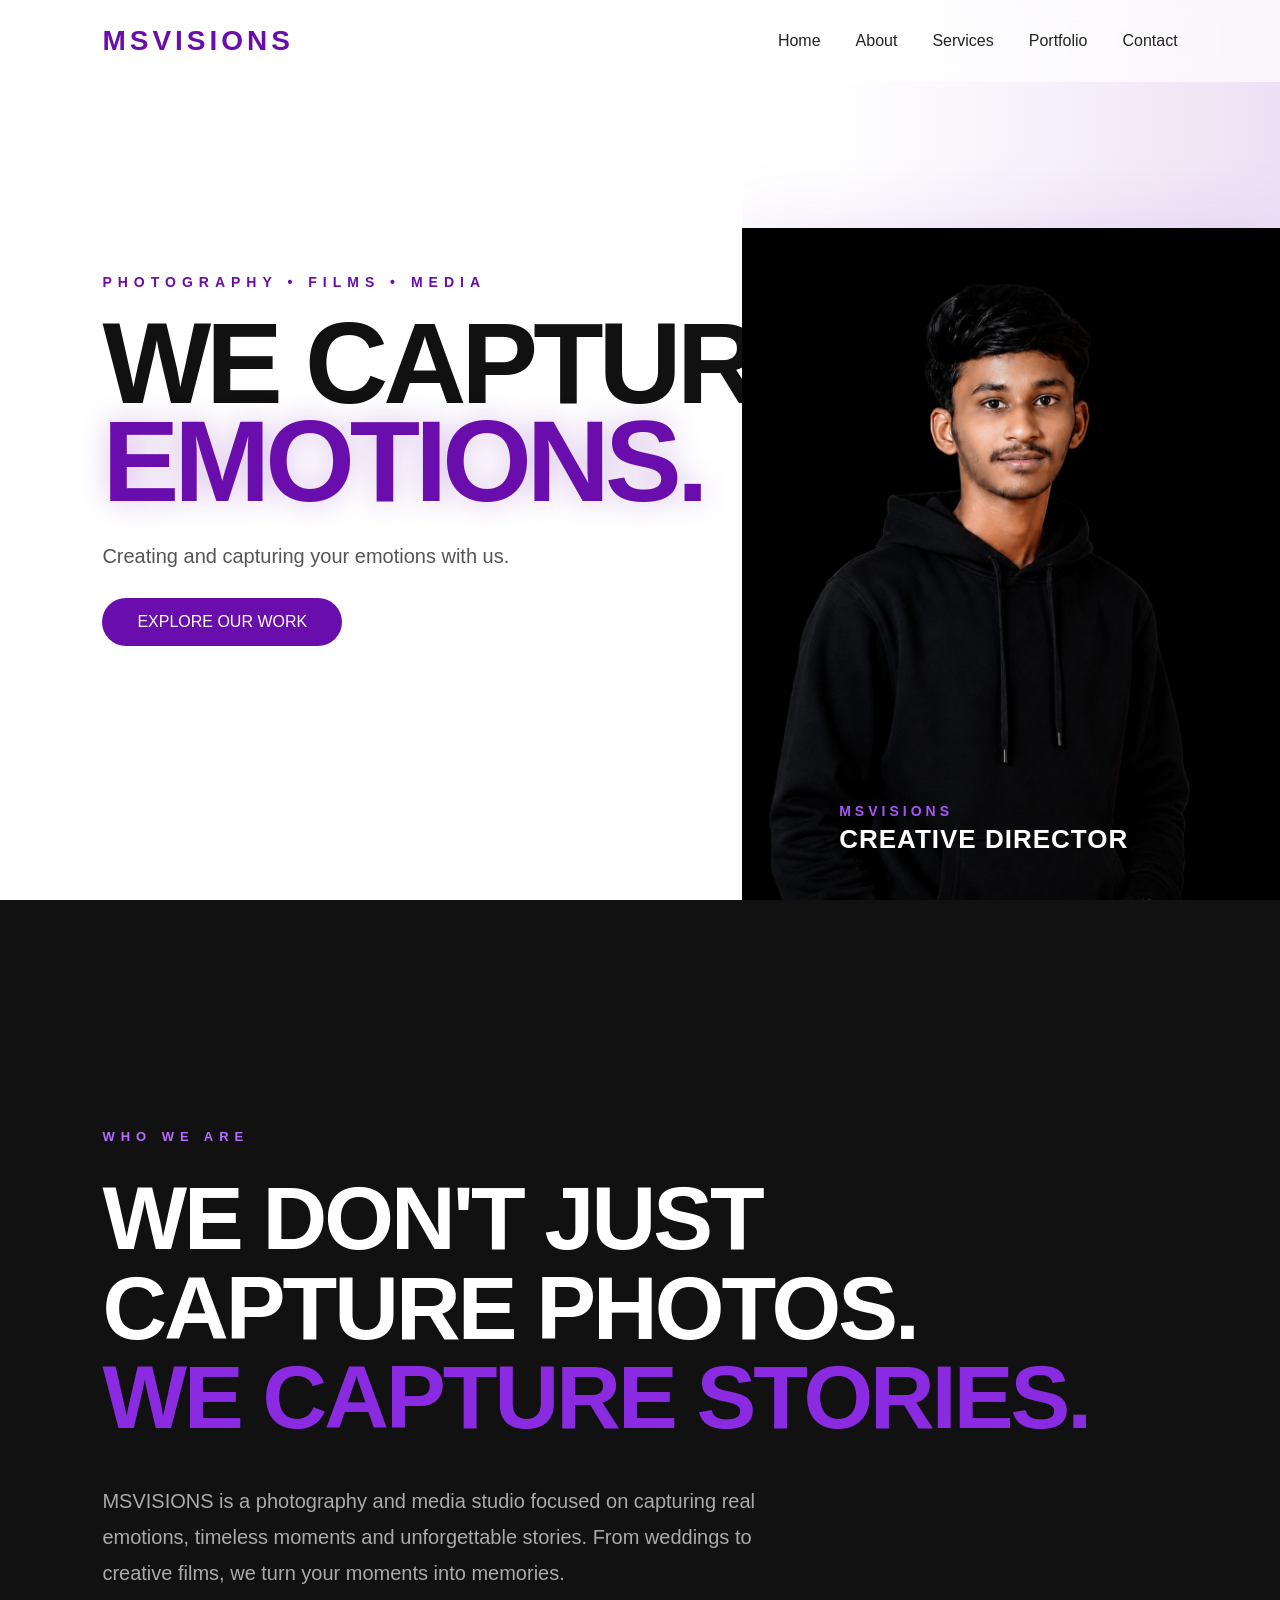
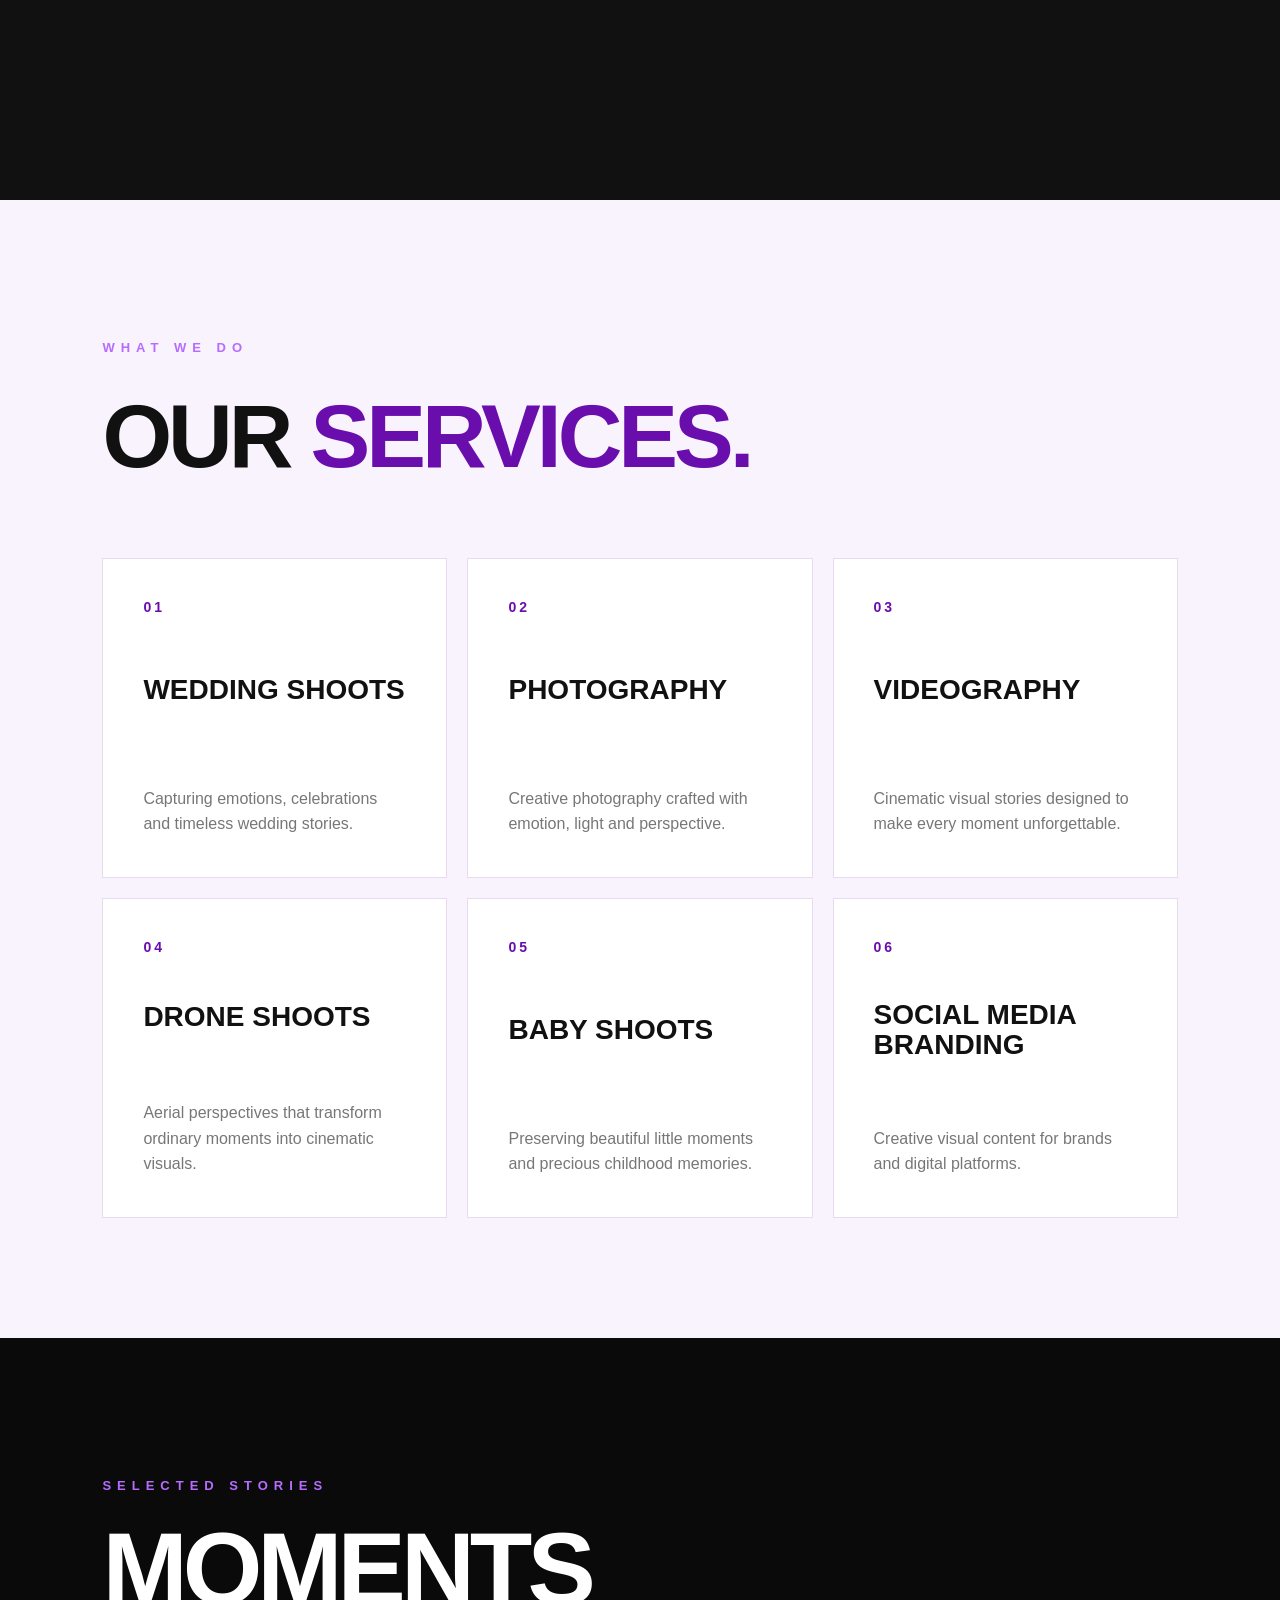
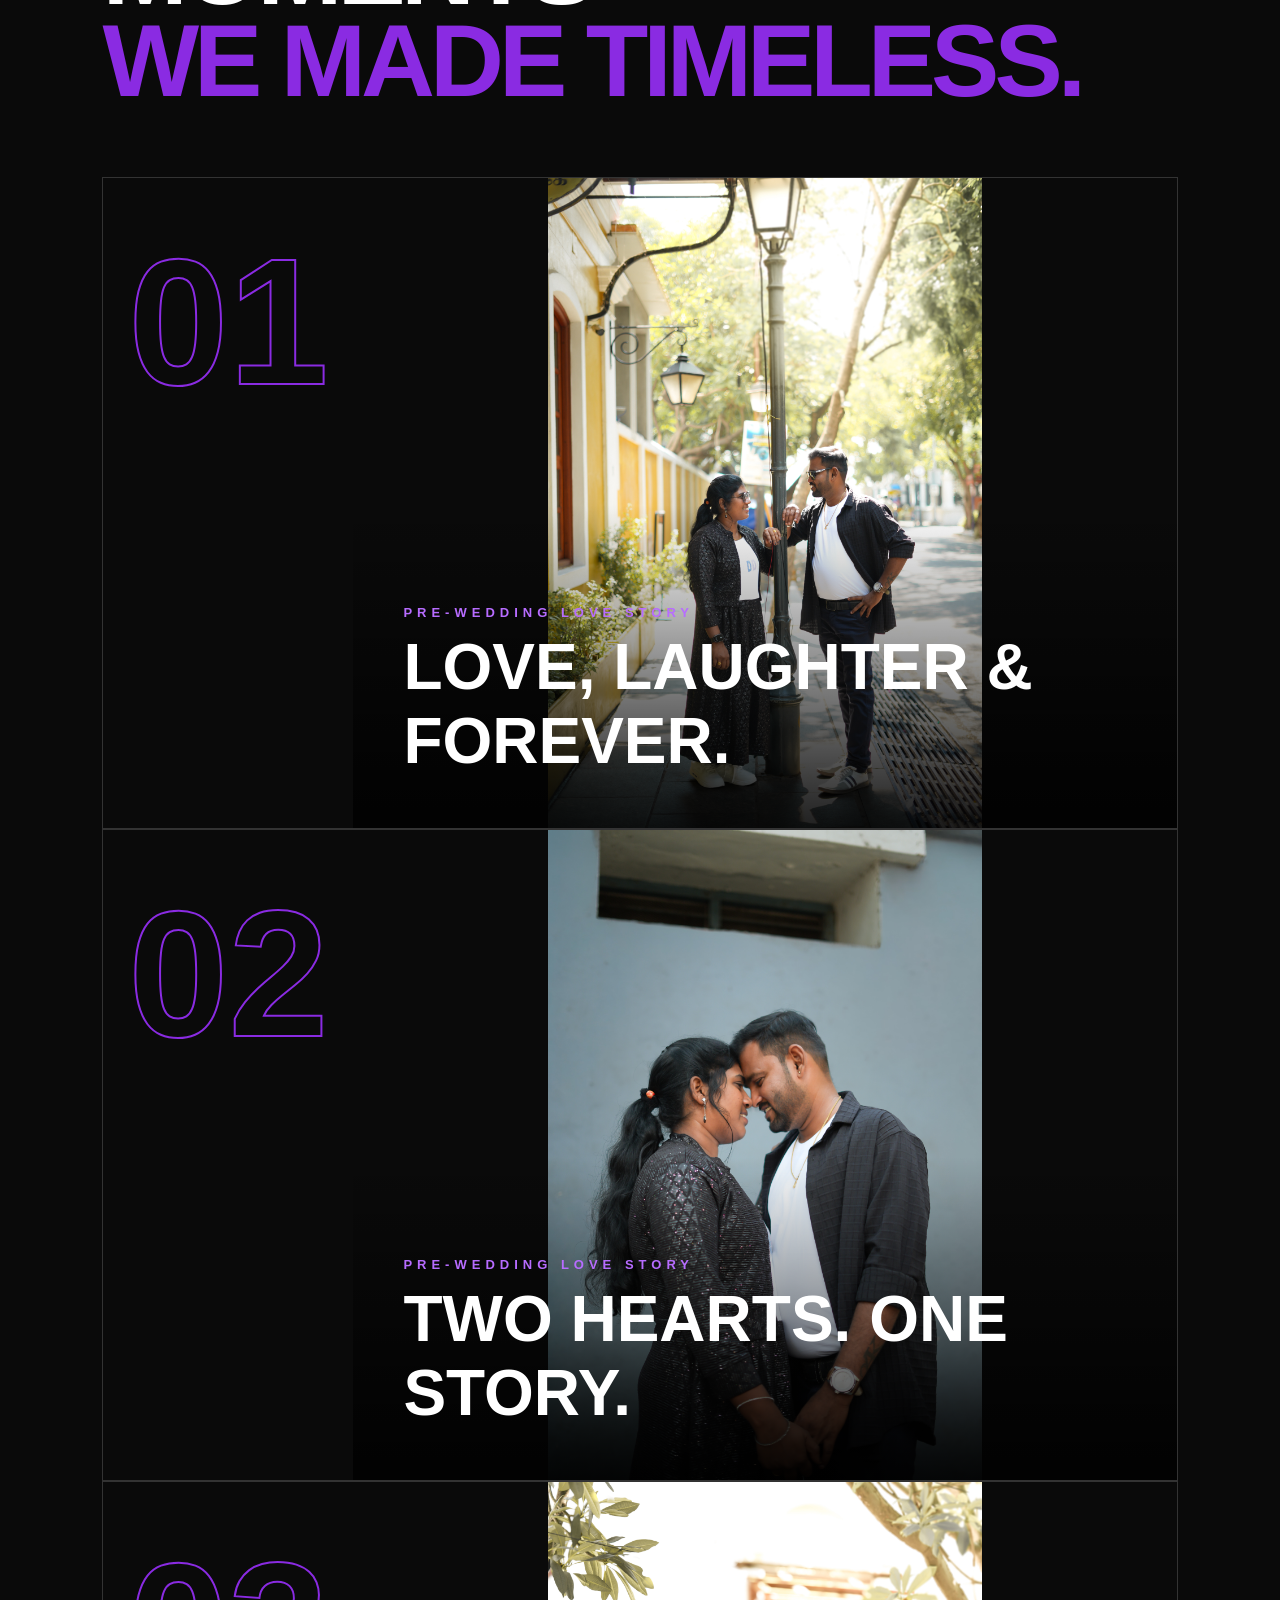
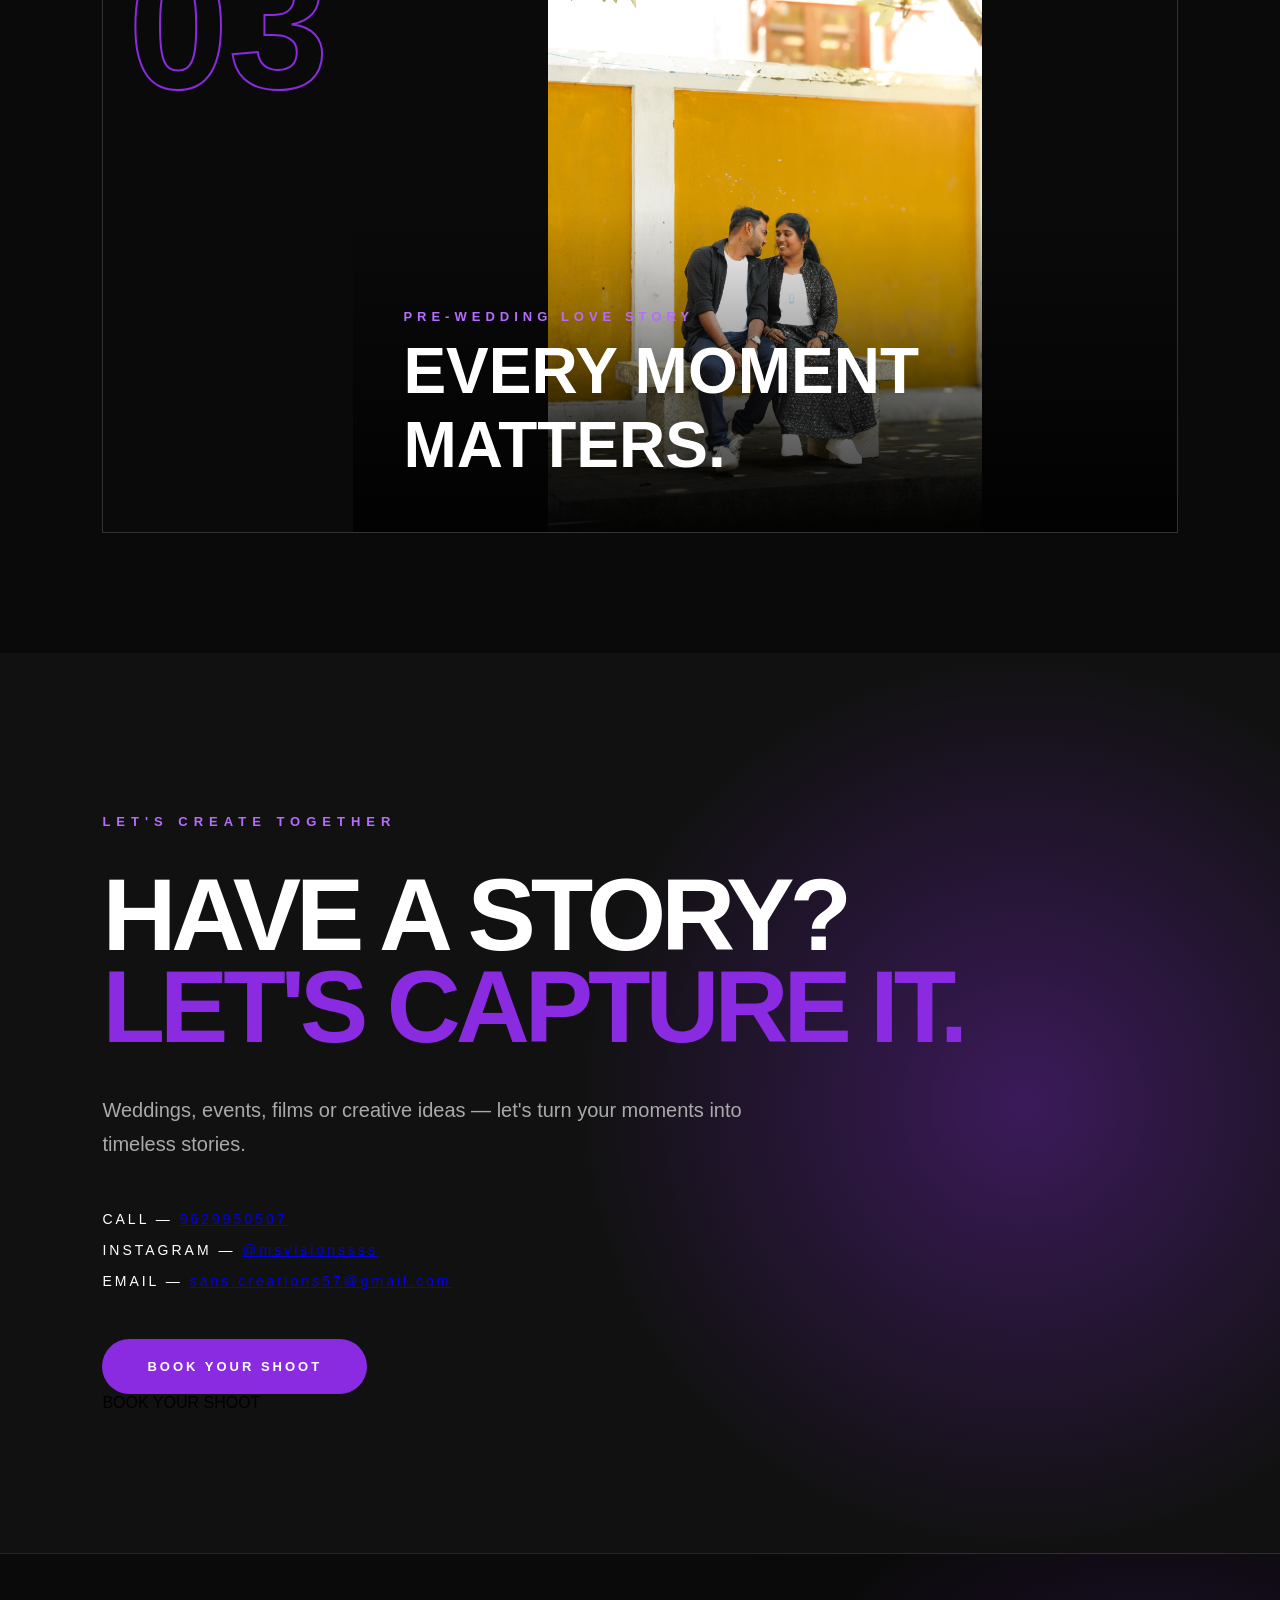
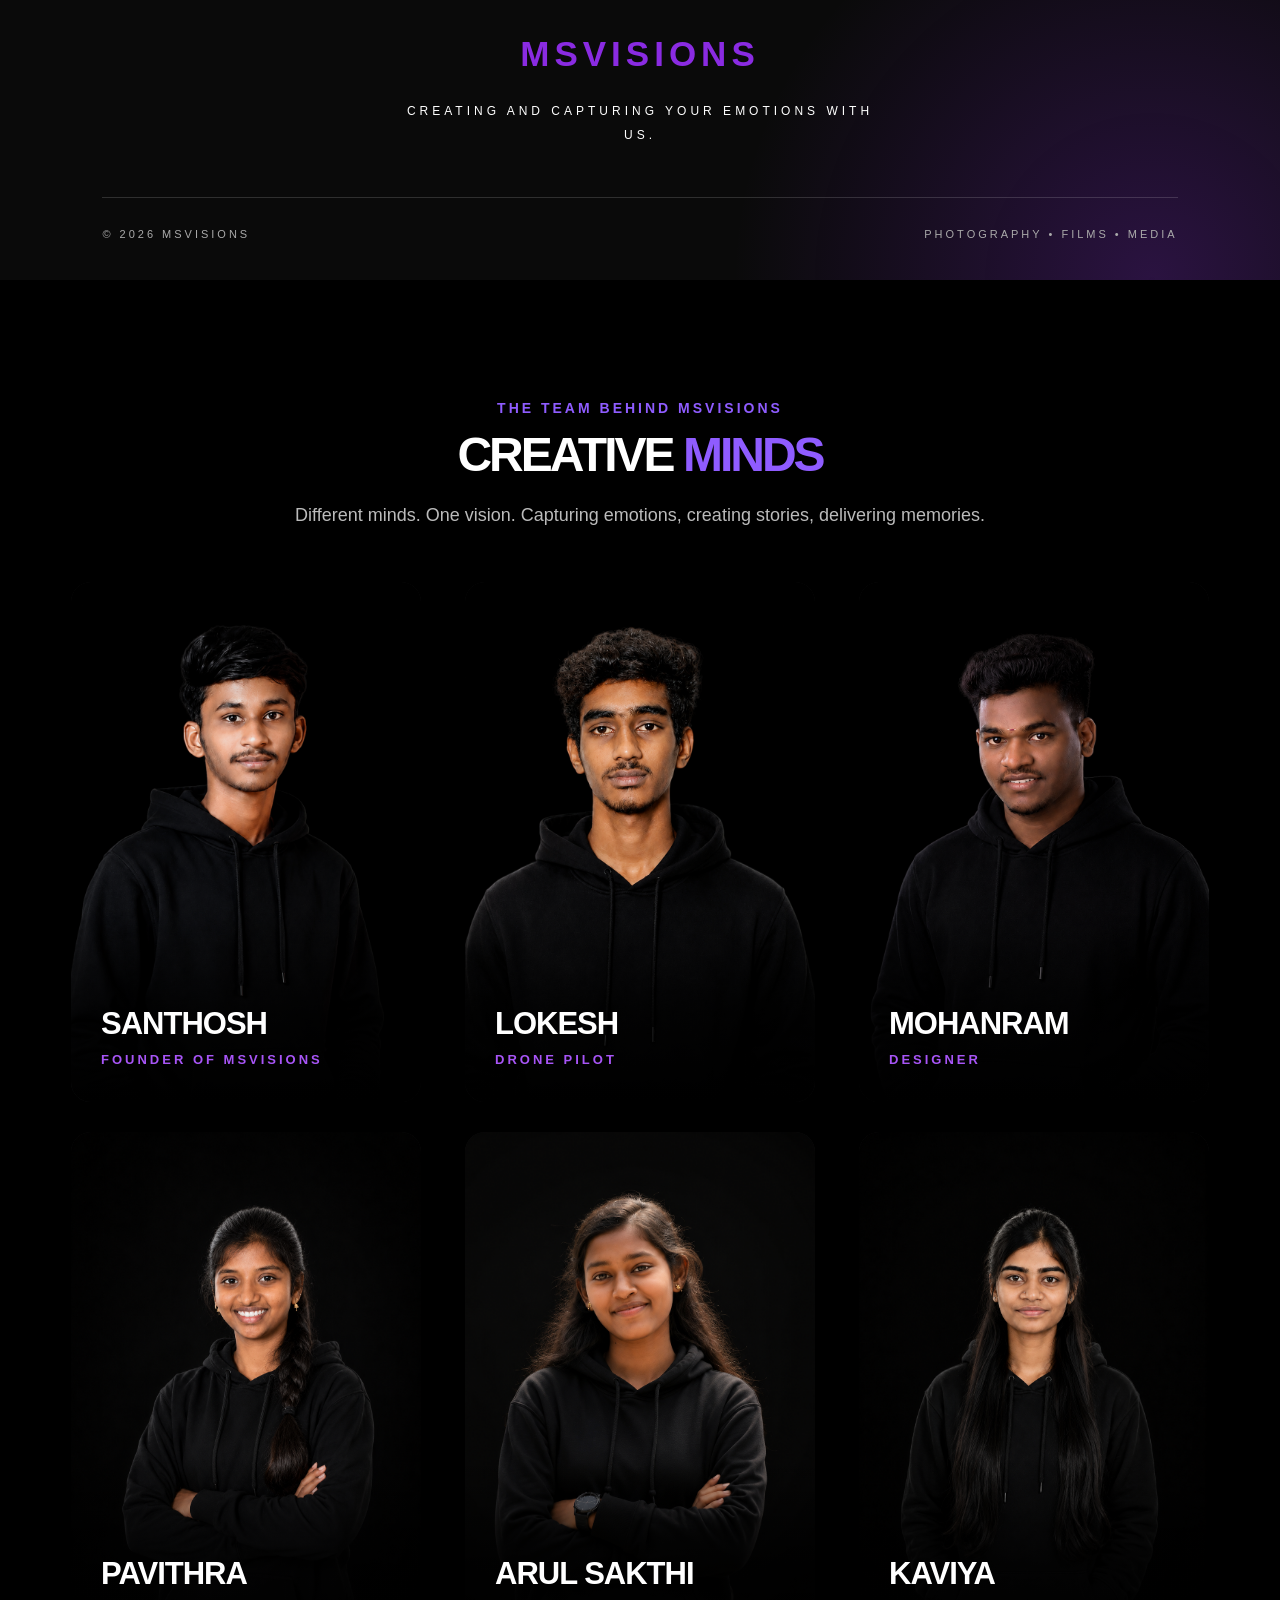
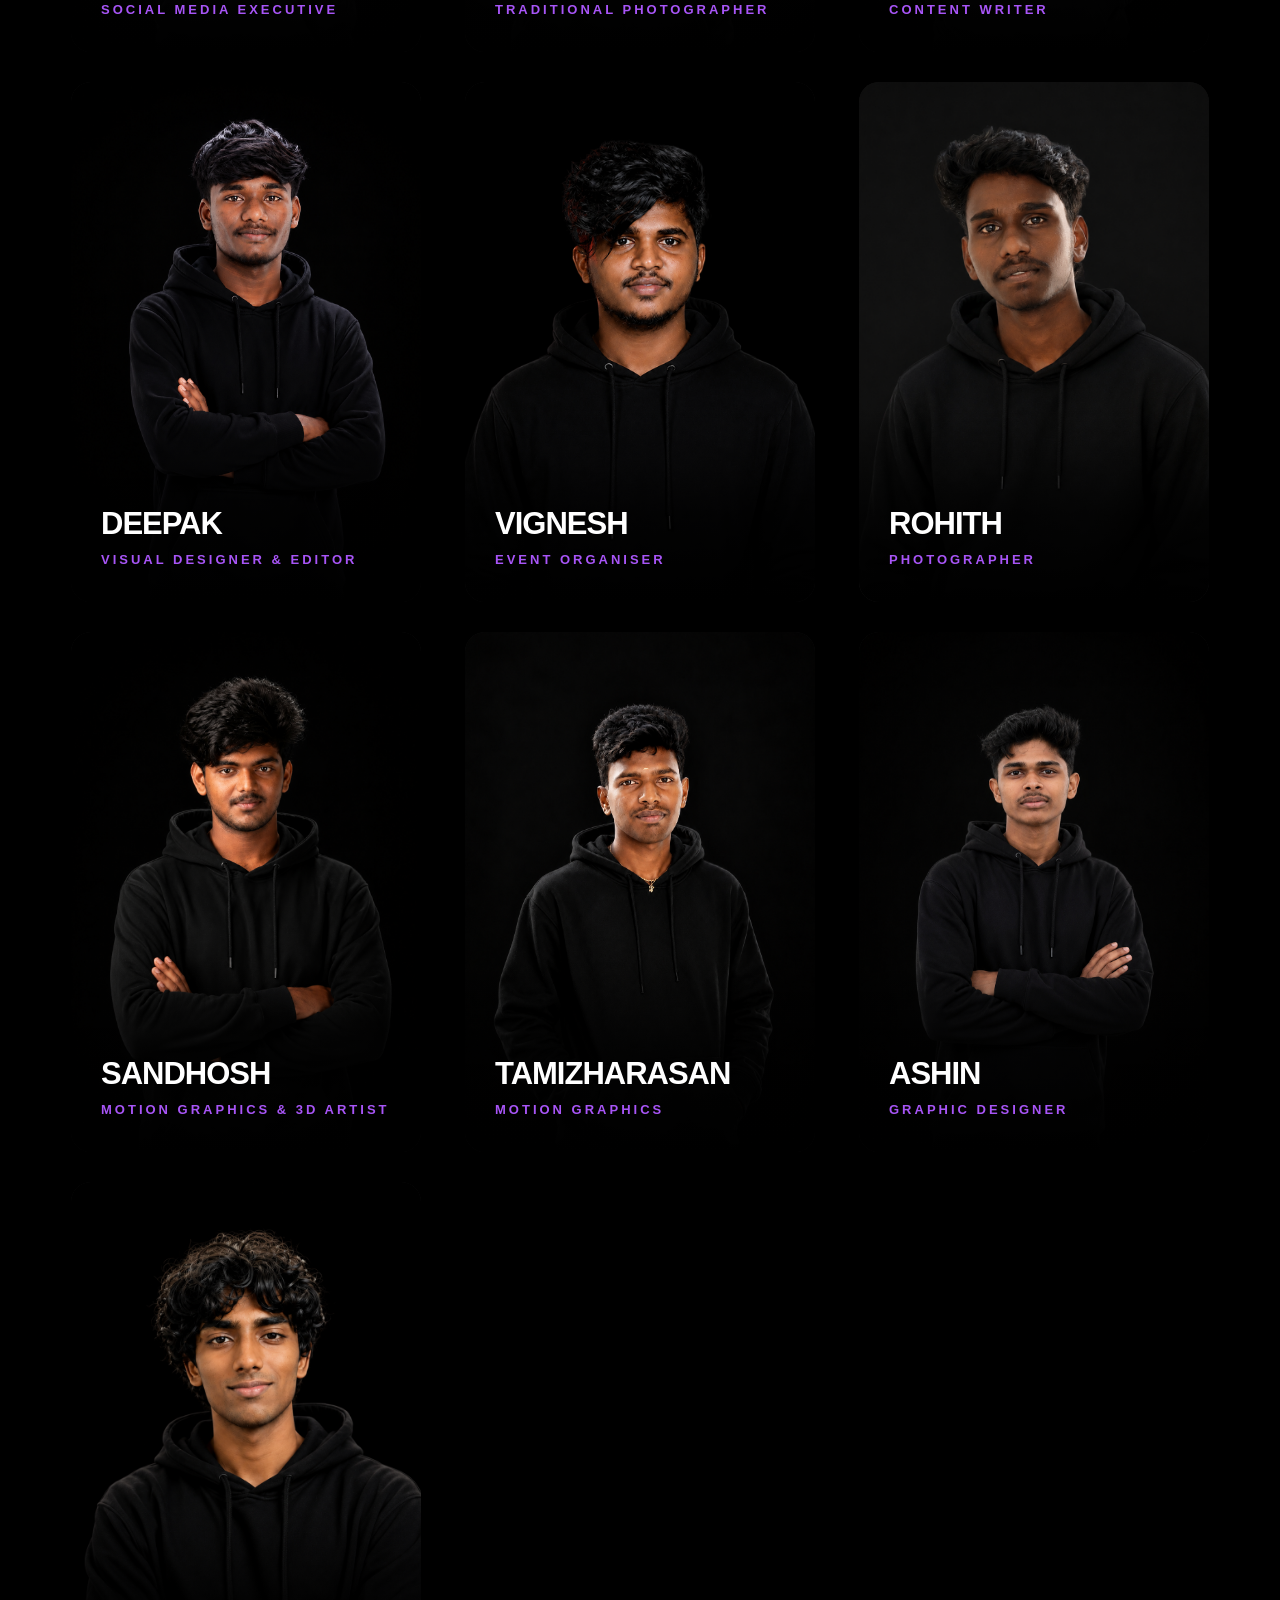
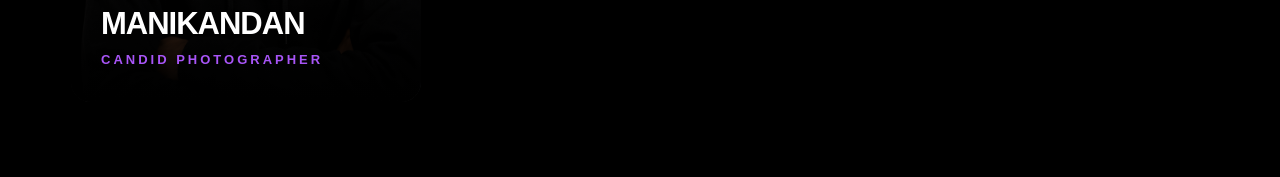
==== index.html @ b5b52c0b "Update index.html" ====
<!DOCTYPE html>
<html lang="en">

<head>
    <meta charset="UTF-8">
    <meta name="viewport" content="width=device-width, initial-scale=1.0">

    <title>MSVISIONS | Wedding Photography & Videography</title>
    <link rel="icon" type="image/png" href="msvisions-favicon.png">
    <meta name="description" content="MSVISIONS is a creative photography and media studio specializing in wedding photography, videography, drone shoots, baby shoots and media production.">
    <meta name="keywords" content="MSVISIONS, wedding photography, wedding videography, photography studio, videography, drone shoots, baby shoots, media production">
    <link rel="canonical" href="https://sanssanthosh05-eng.github.io/msvisions-website/">

 <link rel="stylesheet" href="style.css">
</head>

<body>

    <section class="hero" id="home">

    <div class="hero-content">

        <p class="hero-small">PHOTOGRAPHY • FILMS • MEDIA</p>

        <h1>
            WE CAPTURE
            <span>EMOTIONS.</span>
        </h1>

        <p class="hero-description">
            Creating and capturing your emotions with us.
        </p>

        <button class="hero-btn" onclick="window.location.href='portfolio.html'">EXPLORE OUR WORK</button>

    </div>
<div class="hero-director">
    <img src="./santhosh-hero.jpg" alt="Santhosh - MSVISIONS Creative Director">

    <div class="hero-director-info">
        <span>MSVISIONS</span>
        <p>CREATIVE DIRECTOR</p>
    </div>
</div>
</section>
    <nav class="navbar">
    <div class="logo">MSVISIONS</div>

    <div class="nav-links">
        <a href="#home">Home</a>
<a href="#about">About</a>
<a href="#services">Services</a>
<a href="#portfolio">Portfolio</a>
<a href="#contact">Contact</a>
    </div>
</nav>
<section class="about" id="about">

    <div class="about-content">

        <p class="section-small">WHO WE ARE</p>

        <h2>
            WE DON'T JUST CAPTURE PHOTOS.
            <span>WE CAPTURE STORIES.</span>
        </h2>

        <p class="about-description">
            MSVISIONS is a photography and media studio focused on
            capturing real emotions, timeless moments and unforgettable stories.
            From weddings to creative films, we turn your moments into memories.
        </p>

    </div>

</section>
<section class="services" id="services">

    <p class="section-small">WHAT WE DO</p>

    <h2 class="services-title">
        OUR <span>SERVICES.</span>
    </h2>

    <div class="services-grid">

        <a href="wedding.html" class="service-link">

<div class="service-card">
            <h3>01</h3>
            <h4>WEDDING SHOOTS</h4>
            <p>Capturing emotions, celebrations and timeless wedding stories.</p>
        </div>
            </a>

        <div class="service-card">
            <h3>02</h3>
            <h4>PHOTOGRAPHY</h4>
            <p>Creative photography crafted with emotion, light and perspective.</p>
        </div>

        <div class="service-card">
            <h3>03</h3>
            <h4>VIDEOGRAPHY</h4>
            <p>Cinematic visual stories designed to make every moment unforgettable.</p>
        </div>

        <div class="service-card">
            <h3>04</h3>
            <h4>DRONE SHOOTS</h4>
            <p>Aerial perspectives that transform ordinary moments into cinematic visuals.</p>
        </div>

        <div class="service-card">
            <h3>05</h3>
            <h4>BABY SHOOTS</h4>
            <p>Preserving beautiful little moments and precious childhood memories.</p>
        </div>

        <div class="service-card">
            <h3>06</h3>
            <h4>SOCIAL MEDIA BRANDING</h4>
            <p>Creative visual content for brands and digital platforms.</p>
        </div>

    </div>

</section>
<section class="portfolio" id="portfolio">

    <div class="portfolio-heading">

        <p class="section-small">SELECTED STORIES</p>

        <h2>
            MOMENTS<br>
            <span>WE MADE TIMELESS.</span>
        </h2>

    </div>

    <div class="story">

    <div class="story-number">01</div>

    <div class="story-image">

        <img
            src="prewedding-love-story-01.jpg"
            alt="MSVISIONS Pre-Wedding Love Story"
        >

        <div class="story-overlay">
            <p>PRE-WEDDING LOVE STORY</p>
            <h3>LOVE, LAUGHTER & FOREVER.</h3>
        </div>

    </div>

</div>

<div class="story">

    <div class="story-number">02</div>

    <div class="story-image">

        <img
            src="prewedding-love-story-02.jpg"
            alt="MSVISIONS Pre-Wedding Love Story"
        >

        <div class="story-overlay">
            <p>PRE-WEDDING LOVE STORY</p>
            <h3>TWO HEARTS. ONE STORY.</h3>
        </div>

    </div>

</div>

<div class="story">

    <div class="story-number">03</div>

    <div class="story-image">

        <img
            src="prewedding-love-story-03.jpg"
            alt="MSVISIONS Pre-Wedding Love Story"
        >

        <div class="story-overlay">
            <p>PRE-WEDDING LOVE STORY</p>
            <h3>EVERY MOMENT MATTERS.</h3>
        </div>

    </div>

</div>

</section>
<section class="contact" id="contact">

    <p class="section-small">LET'S CREATE TOGETHER</p>

    <h2>
        HAVE A STORY?<br>
        <span>LET'S CAPTURE IT.</span>
    </h2>

    <p class="contact-text">
        Weddings, events, films or creative ideas —
        let's turn your moments into timeless stories.
    </p>

    <div class="contact-details">

        <p>
    CALL —
    <a href="tel:+919629950507">
        9629950507
    </a>
</p>

        <p>
  INSTAGRAM — 
  <a href="https://www.instagram.com/msvisionssss/" target="_blank">
    @msvisionssss
  </a>
</p>

        <p>
    EMAIL —
    <a href="mailto:sanssanthosh05@gmail.com">
        sans.creations57@gmail.com
    </a>
</p>

    </div>

    <button class="contact-button" onclick="openBookingForm()">
    BOOK YOUR SHOOT
</button>

    BOOK YOUR SHOOT

</a>

</section>
<footer class="footer">

    <div class="footer-logo">
        MSVISIONS
    </div>

    <p>
        CREATING AND CAPTURING YOUR EMOTIONS WITH US.
    </p>

    <div class="footer-bottom">
        <span>© 2026 MSVISIONS</span>
        <span>PHOTOGRAPHY • FILMS • MEDIA</span>
    </div>

</footer>

<section class="team-section" id="team">

    <div class="container">

        <p class="team-label">
            THE TEAM BEHIND MSVISIONS
        </p>

        <h2 class="team-title">
            CREATIVE <span>MINDS</span>
        </h2>

        <p class="team-description">
            Different minds. One vision. Capturing emotions, creating stories, delivering memories.
        </p>

        <div class="team-grid">

            

                <div class="team-card">
                    <div class="team-image">
                        <img src="./santhosh-team.jpg" alt="Santhosh">
                    </div>
                    <div class="team-info">
                        <h3>SANTHOSH</h3>
                        <p>FOUNDER OF MSVISIONS</p>
                    </div>
                </div>

                <div class="team-card">
                    <div class="team-image">
                        <img src="./lokesh-team.jpg" alt="Lokesh">
                    </div>
                    <div class="team-info">
                        <h3>LOKESH</h3>
                        <p>DRONE PILOT</p>
                    </div>
                </div>

                <div class="team-card">
                    <div class="team-image">
                        <img src="./mohanram-team.jpg" alt="Mohanram">
                    </div>
                    <div class="team-info">
                        <h3>MOHANRAM</h3>
                        <p>DESIGNER</p>
                    </div>
                </div>

                <div class="team-card">
                    <div class="team-image">
                        <img src="./bavithra-team.jpg" alt="Pavithra">
                    </div>
                    <div class="team-info">
                        <h3>PAVITHRA</h3>
                        <p>SOCIAL MEDIA EXECUTIVE</p>
                    </div>
                </div>

                <div class="team-card">
                    <div class="team-image">
                        <img src="./arulsakthi-team.jpg" alt="Arul Sakthi">
                    </div>
                    <div class="team-info">
                        <h3>ARUL SAKTHI</h3>
                        <p>TRADITIONAL PHOTOGRAPHER</p>
                    </div>
                </div>

                <div class="team-card">
                    <div class="team-image">
                        <img src="./kaviya-team.jpg" alt="Kaviya">
                    </div>
                    <div class="team-info">
                        <h3>KAVIYA</h3>
                        <p>CONTENT WRITER</p>
                    </div>
                </div>

                <div class="team-card">
                    <div class="team-image">
                        <img src="./deepak-team.jpg" alt="Deepak">
                    </div>
                    <div class="team-info">
                        <h3>DEEPAK</h3>
                        <p>VISUAL DESIGNER & EDITOR</p>
                    </div>
                </div>

                <div class="team-card">
                    <div class="team-image">
                        <img src="./vignesh-team.jpg" alt="Vignesh">
                    </div>
                    <div class="team-info">
                        <h3>VIGNESH</h3>
                        <p>EVENT ORGANISER</p>
                    </div>
                </div>

                <div class="team-card">
                    <div class="team-image">
                        <img src="./rohit-team.jpg" alt="Rohith">
                    </div>
                    <div class="team-info">
                        <h3>ROHITH</h3>
                        <p>PHOTOGRAPHER</p>
                    </div>
                </div>

                <div class="team-card">
                    <div class="team-image">
                        <img src="./sandhosh-team.jpg" alt="Sandhosh">
                    </div>
                    <div class="team-info">
                        <h3>SANDHOSH</h3>
                        <p>MOTION GRAPHICS & 3D ARTIST</p>
                    </div>
                </div>

                <div class="team-card">
                    <div class="team-image">
                        <img src="./tamizharasan-team.jpg" alt="Tamizharasan">
                    </div>
                    <div class="team-info">
                        <h3>TAMIZHARASAN</h3>
                        <p>MOTION GRAPHICS</p>
                    </div>
                </div>

                <div class="team-card">
                    <div class="team-image">
                        <img src="./ashin-team.jpg" alt="Ashin">
                    </div>
                    <div class="team-info">
                        <h3>ASHIN</h3>
                        <p>GRAPHIC DESIGNER</p>
                    </div>
                </div>

                <div class="team-card">
                    <div class="team-image">
                        <img src="./manikandan-team.jpg" alt="Manikandan">
                    </div>
                    <div class="team-info">
                        <h3>MANIKANDAN</h3>
                        <p>CANDID PHOTOGRAPHER</p>
                    </div>
                </div>


</section>
    <div class="booking-modal" id="bookingModal">

    <div class="booking-box">

        <button class="booking-close" type="button" onclick="closeBookingForm()">×</button>

        <p class="booking-label">BOOK WITH MSVISIONS</p>
        <h2>PLAN YOUR <span>SHOOT.</span></h2>

        <form id="bookingForm">

    <div class="booking-step active" id="bookingStep1">

        <input type="text" id="bookingName" placeholder="YOUR NAME" required>

        <select id="bookingFunction" required>
            <option value="">SELECT FUNCTION</option>
            <option value="Wedding">WEDDING</option>
            <option value="Engagement">ENGAGEMENT</option>
            <option value="Baby Shoot">BABY SHOOT</option>
            <option value="Birthday">BIRTHDAY</option>
            <option value="Corporate Event">CORPORATE EVENT</option>
            <option value="Other">OTHER</option>
        </select>

        <input type="date" id="bookingDate" required>

        <input type="time" id="bookingTime" required>

        <select id="bookingBudget" required>
            <option value="">SELECT YOUR BUDGET</option>
            <option value="Below ₹10,000">BELOW ₹10,000</option>
            <option value="₹10,000 - ₹20,000">₹10,000 - ₹20,000</option>
            <option value="₹20,000 - ₹40,000">₹20,000 - ₹40,000</option>
            <option value="₹40,000 - ₹75,000">₹40,000 - ₹75,000</option>
            <option value="₹75,000+">₹75,000+</option>
            <option value="Not sure yet">NOT SURE YET</option>
        </select>

        <button type="button" class="booking-submit" onclick="showBookingStep2()">
            NEXT — SELECT REQUIREMENTS
        </button>

    </div>

    <div class="booking-step" id="bookingStep2">

        <p class="booking-label">SELECT YOUR REQUIREMENTS</p>

        <div class="requirement-grid">

            <label class="requirement-card">
                <input type="checkbox" name="bookingRequirement" value="Photography">
                <span>PHOTOGRAPHY</span>
            </label>

            <label class="requirement-card">
                <input type="checkbox" name="bookingRequirement" value="Videography">
                <span>VIDEOGRAPHY</span>
            </label>

            <label class="requirement-card">
                <input type="checkbox" name="bookingRequirement" value="Candid Photography">
                <span>CANDID PHOTOGRAPHY</span>
            </label>

            <label class="requirement-card">
                <input type="checkbox" name="bookingRequirement" value="Traditional Photography">
                <span>TRADITIONAL PHOTOGRAPHY</span>
            </label>

            <label class="requirement-card">
                <input type="checkbox" name="bookingRequirement" value="Traditional Videography">
                <span>TRADITIONAL VIDEOGRAPHY</span>
            </label>

            <label class="requirement-card">
                <input type="checkbox" name="bookingRequirement" value="Drone">
                <span>DRONE</span>
            </label>

            <label class="requirement-card">
                <input type="checkbox" name="bookingRequirement" value="Cinematic Video">
                <span>CINEMATIC VIDEO</span>
            </label>

            <label class="requirement-card">
                <input type="checkbox" name="bookingRequirement" value="Reels / Teaser">
                <span>REELS / TEASER</span>
            </label>

        </div>

        <button type="button" class="booking-back" onclick="showBookingStep1()">
            ← BACK
        </button>

        <button type="submit" class="booking-submit">
            CONTINUE TO WHATSAPP
        </button>

    </div>

</form>

    </div>

</div>

<script>
    const bookingDateInput = document.getElementById("bookingDate");

const today = new Date();
const year = today.getFullYear();
const month = String(today.getMonth() + 1).padStart(2, "0");
const day = String(today.getDate()).padStart(2, "0");

bookingDateInput.min = `${year}-${month}-${day}`;
    const bookingModal = document.getElementById("bookingModal");
    const bookingForm = document.getElementById("bookingForm");

    function openBookingForm() {
        bookingModal.classList.add("active");
        document.getElementById("bookingStep2").classList.remove("active");
document.getElementById("bookingStep1").classList.add("active");
        document.body.style.overflow = "hidden";
    }
function showBookingStep2() {
    const name = document.getElementById("bookingName");
    const functionType = document.getElementById("bookingFunction");
    const date = document.getElementById("bookingDate");
    const time = document.getElementById("bookingTime");
    const budget = document.getElementById("bookingBudget");

    if (!name.value || !functionType.value || !date.value || !time.value || !budget.value) {
        alert("PLEASE COMPLETE ALL BOOKING DETAILS");
        return;
    }

    document.getElementById("bookingStep1").classList.remove("active");
    document.getElementById("bookingStep2").classList.add("active");
}

function showBookingStep1() {
    document.getElementById("bookingStep2").classList.remove("active");
    document.getElementById("bookingStep1").classList.add("active");
}
    function closeBookingForm() {
        bookingModal.classList.remove("active");
        document.body.style.overflow = "";
    }

    bookingModal.addEventListener("click", function(event) {
        if (event.target === bookingModal) {
            closeBookingForm();
        }
    });

    bookingForm.addEventListener("submit", function(event) {
        event.preventDefault();

        const name = document.getElementById("bookingName").value;
        const functionType = document.getElementById("bookingFunction").value;
        const date = document.getElementById("bookingDate").value;
        const time = document.getElementById("bookingTime").value;
        const budget = document.getElementById("bookingBudget").value;
const requirements = Array.from(document.querySelectorAll('input[name="bookingRequirement"]:checked'))
    .map(item => item.value)
    .join(", ");
alert("Budget: " + budget.value + "\nRequirements: " + requirements);
        const message = `
Hi MSVISIONS,

Name: ${name}
Function: ${functionType}
Date: ${date}
Time: ${time}
Budget: ${budget}
Requirements: ${requirements}

I would like to book a shoot.

Please contact me regarding availability and quotation.
`;

        const whatsappURL =
            "https://wa.me/919629950507?text=" +
            encodeURIComponent(message);

        window.open(whatsappURL, "_blank");
    });
</script>
    <script>
const teamTrack = document.querySelector(".team-track");
const teamCards = document.querySelectorAll(".team-card");
const teamPrev = document.querySelector(".team-prev");
const teamNext = document.querySelector(".team-next");
const teamDots = document.querySelectorAll(".team-dot");

let teamIndex = 0;
let teamAutoSlide;

function getTeamStep() {
    const card = teamCards[0];
    const trackStyle = window.getComputedStyle(teamTrack);
    const gap = parseFloat(trackStyle.gap) || 0;

    return card.offsetWidth + gap;
}

function updateTeamCarousel() {
    teamTrack.scrollTo({
        left: teamIndex * getTeamStep(),
        behavior: "smooth"
    });

    teamDots.forEach((dot, index) => {
        dot.classList.toggle("active", index === teamIndex);
    });
}

function nextTeamSlide() {
    teamIndex++;

    if (teamIndex >= teamCards.length) {
        teamIndex = 0;
    }

    updateTeamCarousel();
}

function prevTeamSlide() {
    teamIndex--;

    if (teamIndex < 0) {
        teamIndex = teamCards.length - 1;
    }

    updateTeamCarousel();
}

function startTeamAutoSlide() {
    clearInterval(teamAutoSlide);
    teamAutoSlide = setInterval(nextTeamSlide, 5000);
}

teamNext.addEventListener("click", () => {
    nextTeamSlide();
    startTeamAutoSlide();
});

teamPrev.addEventListener("click", () => {
    prevTeamSlide();
    startTeamAutoSlide();
});

teamDots.forEach((dot, index) => {
    dot.addEventListener("click", () => {
        teamIndex = index;
        updateTeamCarousel();
        startTeamAutoSlide();
    });
});

teamTrack.addEventListener("scroll", () => {
    clearTimeout(teamTrack.scrollTimer);

    teamTrack.scrollTimer = setTimeout(() => {
        teamIndex = Math.round(teamTrack.scrollLeft / getTeamStep());
        teamIndex = Math.max(0, Math.min(teamIndex, teamCards.length - 1));

        teamDots.forEach((dot, index) => {
            dot.classList.toggle("active", index === teamIndex);
        });
    }, 100);
});

window.addEventListener("resize", updateTeamCarousel);

startTeamAutoSlide();
</script>
</body>

</html>
---- style.css ----
* {
    margin: 0;
    padding: 0;
    box-sizing: border-box;
}

body {
    margin: 0;
    padding: 0;
    width: 100%;
    min-height: 100vh;

    background: #ffffff;
    font-family: Arial, sans-serif;

    overflow-x: hidden;
}

h1 {
    color: #6a0dad;
    font-size: 80px;
    letter-spacing: 8px;
}

h2 {
    color: #222222;
    font-size: 30px;
    margin-top: 10px;
}

p {
    color: #555555;
    font-size: 18px;
    margin-top: 20px;
}

button {
    margin-top: 30px;
    padding: 15px 35px;

    background: #6a0dad;
    color: white;

    border: none;
    border-radius: 30px;

    font-size: 16px;
    cursor: pointer;

    transition: 0.3s;
}

button:hover {
    transform: scale(1.1);
    background: #4b0082;
}
.navbar {
    position: fixed;
    top: 0;
    left: 0;

    width: 100%;
    padding: 25px 8%;

    display: flex;
    justify-content: space-between;
    align-items: center;

    background: rgba(255, 255, 255, 0.7);
    backdrop-filter: blur(15px);

    z-index: 1000;
}

.logo {
    color: #6a0dad;
    font-size: 28px;
    font-weight: bold;
    letter-spacing: 4px;
}

.nav-links {
    display: flex;
    gap: 35px;
}

.nav-links a {
    color: #222222;
    text-decoration: none;
    font-size: 16px;

    position: relative;
}

.nav-links a::after {
    content: "";

    position: absolute;
    left: 0;
    bottom: -8px;

    width: 0;
    height: 2px;

    background: #6a0dad;

    transition: 0.3s;
}

.nav-links a:hover::after {
    width: 100%;
}
.hero {
    width: 100%;
    min-height: 100vh;

    display: flex;
    align-items: center;

    padding: 0 8%;

    background:
        radial-gradient(
            circle at 80% 50%,
            rgba(106, 13, 173, 0.25),
            transparent 40%
        ),
        linear-gradient(
            135deg,
            #ffffff 0%,
            #f8f0ff 50%,
            #ead5ff 100%
        );
}

.hero-content {
    max-width: 900px;
    text-align: left;
}

.hero-small {
    color: #6a0dad;

    font-size: 14px;
    font-weight: bold;

    letter-spacing: 6px;

    margin-bottom: 25px;
}

.hero h1 {
    color: #111111;

    font-size: clamp(65px, 9vw, 150px);

    line-height: 0.85;

    letter-spacing: -5px;

    font-weight: 900;
}

.hero h1 span {
    display: block;

    color: #6a0dad;

    text-shadow:
        0 0 30px rgba(106, 13, 173, 0.25);
}

.hero-description {
    margin-top: 35px;

    color: #555555;

    font-size: 20px;

    max-width: 500px;
}

.hero {
    width: 100%;
    min-height: 100vh;

    display: flex;
    align-items: center;

    padding: 0 8%;

    background:
        linear-gradient(
            90deg,
            rgba(255, 255, 255, 1) 0%,
            rgba(255, 255, 255, 0.95) 35%,
            rgba(255, 255, 255, 0.35) 65%,
            rgba(106, 13, 173, 0.12) 100%
        ),
        url("images/hero-wedding.jpg");

    background-size: cover;
    background-position: center;
    background-repeat: no-repeat;
}

.hero button:hover {
    background: #111111;

    transform: translateY(-5px);

    box-shadow:
        0 20px 40px rgba(106, 13, 173, 0.3);
}
.about {
    width: 100%;
    min-height: 100vh;

    display: flex;
    align-items: center;

    padding: 100px 8%;

    background: #111111;
}

.about-content {
    max-width: 1100px;
    text-align: left;
}

.section-small {
    color: #b76cff;

    font-size: 13px;
    font-weight: bold;

    letter-spacing: 6px;

    margin-bottom: 30px;
}

.about h2 {
    color: white;

    font-size: clamp(45px, 7vw, 100px);

    line-height: 1;

    letter-spacing: -3px;

    max-width: 1000px;
}

.about h2 span {
    display: block;

    color: #8a2be2;
}

.about-description {
    color: #aaaaaa;

    font-size: 20px;

    line-height: 1.8;

    max-width: 700px;

    margin-top: 40px;
}
.services {
    width: 100%;
    min-height: 100vh;

    padding: 120px 8%;

    background: #f8f3fc;

    text-align: left;
}

.services-title {
    color: #111111;

    font-size: clamp(50px, 7vw, 100px);

    letter-spacing: -4px;

    margin-bottom: 70px;
}

.services-title span {
    color: #6a0dad;
}

.services-grid {
    display: grid;

    grid-template-columns: repeat(3, 1fr);

    gap: 20px;
}

.service-card {
    min-height: 320px;

    padding: 40px;

    background: white;

    border: 1px solid rgba(106, 13, 173, 0.15);

    display: flex;
    flex-direction: column;
    justify-content: space-between;

    transition: 0.5s;

    cursor: pointer;
}

.service-card h3 {
    color: #6a0dad;

    font-size: 14px;

    letter-spacing: 3px;
}

.service-card h4 {
    color: #111111;

    font-size: 28px;

    line-height: 1.1;
}

.service-card p {
    color: #777777;

    font-size: 16px;

    line-height: 1.6;
}

.service-card:hover {
    background: #6a0dad;

    transform: translateY(-15px);

    box-shadow: 0 30px 60px rgba(106, 13, 173, 0.25);
}

.service-card:hover h3,
.service-card:hover h4,
.service-card:hover p {
    color: white;
}
.portfolio {
    width: 100%;
    min-height: 100vh;
    padding: 120px 8%;
    background: #0a0a0a;
    text-align: left;
}

.portfolio-heading {
    margin-bottom: 70px;
}

.portfolio-heading h2 {
    color: white;
    font-size: clamp(55px, 8vw, 120px);
    line-height: 0.9;
    letter-spacing: -5px;
}

.portfolio-heading h2 span {
    color: #8a2be2;
}

.story {
    width: 100%;
    display: grid;
    grid-template-columns: 250px 1fr;
    border: 1px solid #333333;
}

.story-number {
    color: transparent;
    font-size: 180px;
    font-weight: 900;
    text-align: center;
    padding-top: 40px;

    -webkit-text-stroke: 2px #8a2be2;
}

.story-image {
    position: relative;
    height: 650px;
    overflow: hidden;
}

.story-image img {
    width: 100%;
    height: 100%;
    object-fit: contain;
    object-position: center 35%;

    transition: transform 1s ease;
}

.story:hover .story-image img {
    transform: scale(1.08);
}

.story-overlay {
    position: absolute;
    left: 0;
    bottom: 0;

    width: 100%;
    padding: 80px 50px 50px;

    background: linear-gradient(
        transparent,
        rgba(0, 0, 0, 0.85)
    );
}

.story-overlay p {
    color: #b76cff;
    font-size: 13px;
    font-weight: bold;
    letter-spacing: 5px;
}

.story-overlay h3 {
    color: white;
    font-size: clamp(35px, 5vw, 70px);
    margin-top: 10px;
}
html {
    scroll-behavior: smooth;
    scroll-padding-top: 100px;
}
.contact {
    width: 100%;
    min-height: 100vh;

    padding: 120px 8%;

    display: flex;
    flex-direction: column;
    justify-content: center;
    align-items: flex-start;

    background:
        radial-gradient(
            circle at 80% 50%,
            rgba(138, 43, 226, 0.35),
            transparent 40%
        ),
        #111111;

    text-align: left;
}

.contact h2 {
    color: white;

    font-size: clamp(55px, 8vw, 120px);

    line-height: 0.9;

    letter-spacing: -5px;
}

.contact h2 span {
    color: #8a2be2;
}

.contact-text {
    max-width: 650px;

    margin-top: 40px;

    color: #aaaaaa;

    font-size: 20px;

    line-height: 1.7;
}

.contact-details {
    margin-top: 50px;

    display: flex;
    flex-direction: column;

    gap: 15px;
}

.contact-details p {
    color: white;

    font-size: 14px;

    letter-spacing: 3px;

    margin: 0;
}

.contact-button {
    margin-top: 50px;

    padding: 20px 45px;

    background: #8a2be2;

    color: white;

    border: none;

    font-size: 13px;

    font-weight: bold;

    letter-spacing: 3px;

    cursor: pointer;

    transition: 0.4s;
}

.contact-button:hover {
    background: white;

    color: #111111;

    transform: translateY(-8px);

    box-shadow: 0 25px 60px rgba(138, 43, 226, 0.4);
}
@media (max-width: 768px) {

    .navbar {
        padding: 20px 5%;
    }

    .logo {
        font-size: 20px;
    }

    .nav-links {
        display: none;
    }

    .hero {
        padding: 0 6%;
        background-position: 65% center;
    }

    .hero h1 {
        font-size: 55px;
        letter-spacing: -3px;
    }

    .hero-description {
        font-size: 16px;
    }

    .about {
        padding: 100px 6%;
    }

    .about h2 {
        font-size: 45px;
        letter-spacing: -2px;
    }

    .about-description {
        font-size: 17px;
    }

    .services {
        padding: 100px 6%;
    }

    .services-grid {
        grid-template-columns: 1fr;
    }

    .portfolio {
        padding: 100px 6%;
    }

    .story {
        grid-template-columns: 1fr;
    }

    .story-number {
        font-size: 100px;
        text-align: left;
        padding: 30px;
    }

    .story-image {
        height: 500px;
    }

    .story-overlay {
        padding: 60px 25px 30px;
    }

    .contact {
        padding: 100px 6%;
    }

    .contact h2 {
        font-size: 50px;
        letter-spacing: -3px;
    }

    .contact-details p {
        font-size: 11px;
        letter-spacing: 1px;
    }
}
@media (max-width: 768px) {

    .hero h1 {
        font-size: 48px;
        line-height: 0.9;
        letter-spacing: -3px;
    }

    .hero-small {
        font-size: 11px;
        letter-spacing: 4px;
        line-height: 1.5;
    }

    .hero-content {
        width: 100%;
    }
}
.footer {
    width: 100%;
    padding: 80px 8% 40px;

    background:
        radial-gradient(
            circle at 90% 100%,
            rgba(138, 43, 226, 0.25),
            transparent 35%
        ),
        #0a0a0a;

    text-align: center;

    border-top: 1px solid rgba(138, 43, 226, 0.35);
}

.footer-logo {
    color: #8a2be2;

    font-size: 35px;
    font-weight: 900;

    letter-spacing: 5px;
}

.footer > p {
    color: #ffffff;

    font-size: 12px;

    letter-spacing: 4px;
    line-height: 2;

    margin: 25px auto 50px;

    max-width: 500px;
}

.footer-bottom {
    width: 100%;

    padding-top: 30px;

    display: flex;
    justify-content: space-between;

    border-top: 1px solid rgba(255, 255, 255, 0.15);

    color: #aaaaaa;

    font-size: 11px;

    letter-spacing: 3px;
}

@media (max-width: 768px) {

    .footer {
        padding: 70px 6% 35px;
    }

    .footer-logo {
        font-size: 28px;
    }

    .footer-bottom {
        flex-direction: column;

        gap: 15px;
    }
}
.founder-section {
    width: 100%;
    min-height: 100vh;

    display: grid;
    grid-template-columns: 1fr 1fr;

    align-items: center;

    padding: 120px 8%;

    background: #080808;

    overflow: hidden;
}

.founder-image {
    position: relative;

    height: 700px;

    overflow: hidden;
}

.founder-image {
    position: relative;
    height: auto;
    overflow: hidden;
}

.founder-image img {
    width: 100%;
    height: auto;
    display: block;
    object-fit: contain;
    object-position: center;
}

.founder-image img {
    width: 100%;
    height: 100%;

    object-fit: contain;
    object-position: center;

    filter: grayscale(100%) contrast(1.1);

    transition: 0.8s;
}

.founder-section:hover .founder-image img {
    filter: grayscale(20%) contrast(1.05);

    transform: scale(1.04);
}

.founder-content {
    padding-left: 70px;

    text-align: left;
}

.founder-label {
    color: #a855f7;

    font-size: 13px;
    font-weight: bold;

    letter-spacing: 6px;

    margin-bottom: 25px;
}

.founder-content h2 {
    color: white;

    font-size: clamp(65px, 8vw, 130px);

    line-height: 0.85;

    letter-spacing: -6px;
}

.founder-content h3 {
    color: #8a2be2;

    font-size: 16px;

    letter-spacing: 3px;

    margin-top: 30px;
}

.founder-text {
    color: #aaaaaa;

    max-width: 600px;

    font-size: 19px;

    line-height: 1.8;

    margin-top: 35px;
}

@media (max-width: 768px) {

    .founder-section {
        grid-template-columns: 1fr;

        padding: 100px 6%;
    }

    .founder-image {
        height: 500px;
    }

    .founder-image::after {
        background:
            linear-gradient(
                0deg,
                #080808 0%,
                transparent 50%
            );
    }

    .founder-content {
        padding-left: 0;

        margin-top: 50px;
    }

    .founder-content h2 {
        font-size: 60px;

        letter-spacing: -4px;
    }

    .founder-content h3 {
        font-size: 13px;

        line-height: 1.7;
    }

    .founder-text {
        font-size: 17px;
    }
}
.founder-section {
    width: 100%;
    min-height: 100vh;

    display: grid;
    grid-template-columns: 1fr 1fr;

    align-items: center;

    padding: 120px 8%;

    background: #080808;

    overflow: hidden;
}

.founder-image {
    position: relative;

    height: 700px;

    overflow: hidden;
}

.founder-image::after {
    content: "";

    position: absolute;
    inset: 0;

    background:
        linear-gradient(
            90deg,
            transparent 50%,
            #080808 100%
        ),
        linear-gradient(
            0deg,
            rgba(138, 43, 226, 0.25),
            transparent 50%
        );
}

.founder-image img {
    width: 100%;
    height: 100%;

    object-fit: cover;
    object-position: center;

    filter: grayscale(100%) contrast(1.1);

    transition: 0.8s;
}

.founder-section:hover .founder-image img {
    filter: grayscale(20%) contrast(1.05);

    transform: scale(1.04);
}

.founder-content {
    padding-left: 70px;

    text-align: left;
}

.founder-label {
    color: #a855f7;

    font-size: 13px;
    font-weight: bold;

    letter-spacing: 6px;

    margin-bottom: 25px;
}

.founder-content h2 {
    color: white;

    font-size: clamp(65px, 8vw, 130px);

    line-height: 0.85;

    letter-spacing: -6px;
}

.founder-content h3 {
    color: #8a2be2;

    font-size: 16px;

    letter-spacing: 3px;

    margin-top: 30px;
}

.founder-text {
    color: #aaaaaa;

    max-width: 600px;

    font-size: 19px;

    line-height: 1.8;

    margin-top: 35px;
}

@media (max-width: 768px) {

    .founder-section {
        grid-template-columns: 1fr;

        padding: 100px 6%;
    }

    .founder-image {
        height: 500px;
    }

    .founder-image::after {
        background:
            linear-gradient(
                0deg,
                #080808 0%,
                transparent 50%
            );
    }

    .founder-content {
        padding-left: 0;

        margin-top: 50px;
    }

    .founder-content h2 {
        font-size: 60px;

        letter-spacing: -4px;
    }

    .founder-content h3 {
        font-size: 13px;

        line-height: 1.7;
    }

    .founder-text {
        font-size: 17px;
    }
}
.founder-image {
    height: 700px !important;
    overflow: hidden !important;
}

.founder-image img {
    width: 100% !important;
    height: 100% !important;
    object-fit: contain !important;
    object-position: center center !important;
    display: block !important;
    opacity: 1 !important;
    visibility: visible !important;
    transform: none !important;
}
.team-section {
    width: 100%;
    padding: 120px 8%;
    background: #080808;
    text-align: center;
}

.team-label {
    color: #a855f7;
    font-size: 13px;
    font-weight: bold;
    letter-spacing: 6px;
    margin-bottom: 20px;
}

.team-title {
    color: #ffffff;
    font-size: clamp(45px, 6vw, 90px);
    line-height: 1;
    letter-spacing: -4px;
    margin-bottom: 70px;
}

.team-grid {
    display: grid;
    grid-template-columns: repeat(3, minmax(0, 1fr));
    gap: 35px;
    max-width: 1400px;
    margin: 0 auto;
}
.team-card {
    position: relative;
    overflow: hidden;
    background: #111111;
}

.team-image {
    width: 100%;
    height: 650px;
    overflow: hidden;
}

.team-image img {
    width: 100%;
    height: 100%;
    object-fit: cover;
    object-position: center;
    display: block;
}
.team-card {
    position: relative;
    overflow: hidden;
    background: #111111;
    border-radius: 18px;
}

.team-info {
    position: absolute;
    left: 0;
    right: 0;
    bottom: 0;
    z-index: 10;
    padding: 100px 30px 35px;
    text-align: left;
    background: linear-gradient(
        to top,
        rgba(0, 0, 0, 1) 0%,
        rgba(0, 0, 0, 0.75) 45%,
        rgba(0, 0, 0, 0) 100%
    );
}

.team-info h3 {
    color: #ffffff;
    font-size: 38px;
    margin: 0;
    letter-spacing: -1px;
}

.team-info p {
    color: #a855f7;
    font-size: 13px;
    font-weight: bold;
    letter-spacing: 3px;
    margin-top: 10px;
}

@media (max-width: 768px) {

    .team-section {
        padding: 90px 6%;
    }

    .team-grid {
        grid-template-columns: 1fr;
    }

   .team-image {
    width: 100%;
    aspect-ratio: 3 / 4;
    overflow: hidden;
}

    .team-title {
        letter-spacing: -2px;
        margin-bottom: 50px;
    }

    .team-info h3 {
        font-size: 32px;
    }
}
/* BOOKING MODAL */

.booking-modal {
    position: fixed;
    inset: 0;
    z-index: 9999;

    display: flex;
    align-items: center;
    justify-content: center;

    padding: 25px;

    background: rgba(0, 0, 0, 0.82);
    backdrop-filter: blur(15px);

    opacity: 0;
    visibility: hidden;

    transition: 0.4s ease;
}

.booking-modal.active {
    opacity: 1;
    visibility: visible;
}

.booking-box {
    position: relative;

    width: 100%;
    max-width: 600px;

    padding: 60px;

    background:
        radial-gradient(
            circle at 100% 0%,
            rgba(138, 43, 226, 0.3),
            transparent 40%
        ),
        #0a0a0a;

    border: 1px solid rgba(168, 85, 247, 0.35);

    box-shadow:
        0 40px 100px rgba(0, 0, 0, 0.7);

    transform: translateY(40px) scale(0.95);

    transition: 0.4s ease;
}

.booking-modal.active .booking-box {
    transform: translateY(0) scale(1);
}

.booking-close {
    position: absolute;
    top: 20px;
    right: 25px;

    margin: 0;
    padding: 0;

    width: 45px;
    height: 45px;

    display: flex;
    align-items: center;
    justify-content: center;

    background: transparent;
    color: #ffffff;

    border: 1px solid rgba(255, 255, 255, 0.2);
    border-radius: 50%;

    font-size: 28px;

    cursor: pointer;
}

.booking-close:hover {
    background: #8a2be2;
    transform: rotate(90deg);
}

.booking-label {
    margin: 0 0 20px;

    color: #a855f7;

    font-size: 12px;
    font-weight: bold;

    letter-spacing: 5px;
}

.booking-box h2 {
    margin: 0 0 40px;

    color: #ffffff;

    font-size: clamp(45px, 6vw, 75px);

    line-height: 0.9;
    letter-spacing: -4px;
}

.booking-box h2 span {
    color: #8a2be2;
}

#bookingForm {
    display: flex;
    flex-direction: column;

    gap: 18px;
}

#bookingForm input,
#bookingForm select {
    width: 100%;

    padding: 20px;

    background: #111111;
    color: #ffffff;

    border: 1px solid rgba(255, 255, 255, 0.15);
    border-radius: 0;

    outline: none;

    font-size: 13px;
    font-family: Arial, sans-serif;

    letter-spacing: 2px;

    transition: 0.3s;
}

#bookingForm input:focus,
#bookingForm select:focus {
    border-color: #8a2be2;

    box-shadow:
        0 0 0 3px rgba(138, 43, 226, 0.15);
}

#bookingForm select option {
    background: #111111;
    color: #ffffff;
}

.booking-submit {
    width: 100%;

    margin-top: 10px;
    padding: 22px;

    background: #8a2be2;
    color: #ffffff;

    border: none;
    border-radius: 0;

    font-size: 12px;
    font-weight: bold;

    letter-spacing: 3px;

    cursor: pointer;

    transition: 0.4s;
}

.booking-submit:hover {
    background: #ffffff;
    color: #111111;

    transform: translateY(-5px);

    box-shadow:
        0 20px 50px rgba(138, 43, 226, 0.35);
}

@media (max-width: 768px) {

    .booking-modal {
        padding: 15px;
    }

    .booking-box {
        padding: 55px 25px 30px;

        max-height: 90vh;

        overflow-y: auto;
    }

    .booking-box h2 {
        font-size: 45px;

        letter-spacing: -3px;

        margin-bottom: 30px;
    }

    #bookingForm input,
    #bookingForm select {
        padding: 17px;

        font-size: 12px;
    }
}
/* HERO CREATIVE DIRECTOR */

.hero-director {
    position: absolute;
    right: 7%;
    bottom: 0;

    width: 42%;
    height: 88%;

    display: flex;
    align-items: flex-end;
    justify-content: center;

    overflow: hidden;
}

.hero-director img {
    width: 100%;
    height: 100%;

    object-fit: contain;
    object-position: center bottom;

    display: block;

    filter: drop-shadow(
        0 25px 45px rgba(108, 20, 190, 0.22)
    );
}

.hero-director-info {
    position: absolute;
    right: 0;
    bottom: 10%;

    padding: 18px 24px;

    background: rgba(255, 255, 255, 0.88);

    border-left: 4px solid #7416b8;

    backdrop-filter: blur(12px);
}

.hero-director-info span {
    display: block;

    color: #7416b8;

    font-size: 12px;
    font-weight: 800;

    letter-spacing: 4px;
}

.hero-director-info p {
    margin: 7px 0 0;

    color: #111111;

    font-size: 13px;
    font-weight: 800;

    letter-spacing: 2px;
}

@media (max-width: 768px) {

    .hero-director {
        right: -8%;
        bottom: 0;

        width: 65%;
        height: 58%;

        opacity: 0.28;

        pointer-events: none;
    }

    .hero-director-info {
        display: none;
    }

    .hero-content {
        position: relative;
        z-index: 2;
    }
}
/* HERO DIRECTOR FINAL POSITION */

.hero-director {
    right: 0;
}

.hero-director-info {
    right: auto;
    left: 7%;
    bottom: 7%;

    padding: 0;

    background: transparent;
    border-left: none;
    backdrop-filter: none;
}

.hero-director-info span {
    color: #a855f7;

    font-size: 12px;
    font-weight: 800;

    letter-spacing: 4px;
}

.hero-director-info p {
    margin: 7px 0 0;

    color: #ffffff;

    font-size: 16px;
    font-weight: 800;

    letter-spacing: 2px;
}
/* FIX HERO DIRECTOR TEXT INSIDE PHOTO */

.hero-director-info {
    left: 8% !important;
    right: auto !important;
    bottom: 8% !important;
    z-index: 10;
    width: auto;
}

.hero-director-info span,
.hero-director-info p {
    position: relative;
    z-index: 11;
}
/* MOVE DIRECTOR TEXT INTO PHOTO */

.hero-director-info {
    left: auto !important;
    right: 38% !important;
    bottom: 7% !important;
}
/* FINAL DIRECTOR TEXT FIX */

.hero-director {
    position: absolute;
}

.hero-director-info {
    position: absolute !important;
    left: 18% !important;
    right: auto !important;
    bottom: 6% !important;
    z-index: 20 !important;

    transform: none !important;
    margin: 0 !important;
}

.hero-director-info span {
    display: block;
    color: #a855f7;
}

.hero-director-info p {
    display: block;
    color: #ffffff;
}
/* HERO DIRECTOR TEXT SIZE */

.hero-director-info span {
    font-size: 14px !important;
    font-weight: 800 !important;
    letter-spacing: 4px !important;
}

.hero-director-info p {
    font-size: 26px !important;
    font-weight: 800 !important;
    letter-spacing: 1px !important;
    line-height: 1 !important;
}
/* FIX CREATIVE MINDS 6 MEMBER GRID */

.team-grid {
    display: grid !important;
    grid-template-columns: repeat(3, 1fr) !important;
    gap: 30px !important;
    max-width: 1200px !important;
    margin: 0 auto !important;
}

.team-card {
    width: 100% !important;
    min-width: 0 !important;
}

.team-image {
    width: 100% !important;
    height: 520px !important;
    overflow: hidden !important;
}

.team-image img {
    width: 100% !important;
    height: 100% !important;
    object-fit: cover !important;
    object-position: center top !important;
}

@media (max-width: 900px) {
    .team-grid {
        grid-template-columns: repeat(2, 1fr) !important;
    }
}

@media (max-width: 600px) {
    .team-grid {
        grid-template-columns: 1fr !important;
    }
}
/* ===== CREATIVE MINDS CAROUSEL ===== */

/* ===========================
   TEAM SECTION
=========================== */

.team-section{
    padding:100px 0;
    background:#000;
    overflow:hidden;
}

.team-label{
    color:#8f5cff;
    text-align:center;
    font-size:14px;
    letter-spacing:3px;
    margin-bottom:15px;
    font-weight:600;
}

.team-title{
    text-align:center;
    color:#fff;
    font-size:48px;
    margin-bottom:20px;
}

.team-title span{
    color:#8f5cff;
}

.team-description{
    max-width:700px;
    margin:0 auto 60px;
    text-align:center;
    color:#bbb;
    line-height:1.8;
}

.team-grid{
    position:relative;
    max-width:1200px;
    margin:auto;
}



    .team-section {
        padding: 100px 5% 75px;
    }

    .team-title {
        letter-spacing: -3px;
    }

    .team-description {
        margin-bottom: 50px;
    }

    .team-card{
    width:100%;
    background:#111;
    border-radius:20px;
    overflow:hidden;
}

   .team-grid{
    display:grid;
    grid-template-columns:repeat(3,1fr);
    gap:35px;
    max-width:1200px;
    margin:50px auto 0;
}

    .team-arrow {
        display: none;
    }

    .team-info h3 {
        font-size: 31px;
    }
}
/* ===== ABOUT SECTION CAMERA + DRONE VISUALS ===== */

.about-content {
    position: relative;
}

.about-visuals {
    position: absolute;
    top: 50%;
    right: 4%;
    width: 42%;
    height: 80%;
    transform: translateY(-50%);
    pointer-events: none;
}

.about-gimbal {
    position: absolute;
    width: 430px;
    max-width: 78%;
    right: 3%;
    bottom: -8%;
    object-fit: contain;
    transform: scaleX(-1);
    filter: drop-shadow(0 25px 40px rgba(0, 0, 0, 0.75));
    animation: gimbalFloat 4s ease-in-out infinite;
}

.about-drone {
    position: absolute;
    width: 270px;
    max-width: 48%;
    right: 42%;
    top: -5%;
    object-fit: contain;
    filter: drop-shadow(0 20px 30px rgba(147, 51, 234, 0.28));
    animation: droneFly 3.2s ease-in-out infinite;
}

@keyframes gimbalFloat {
    0%, 100% {
        transform: scaleX(-1) translateY(0);
    }

    50% {
        transform: scaleX(-1) translateY(-12px);
    }
}

@keyframes droneFly {
    0%, 100% {
        transform: translate(0, 0) rotate(-2deg);
    }

    25% {
        transform: translate(10px, -12px) rotate(1deg);
    }

    50% {
        transform: translate(-5px, -20px) rotate(-1deg);
    }

    75% {
        transform: translate(-12px, -8px) rotate(2deg);
    }
}

@media (max-width: 900px) {
    .about-visuals {
        position: relative;
        top: auto;
        right: auto;
        width: 100%;
        height: 430px;
        transform: none;
        margin-top: 40px;
    }

    .about-gimbal {
        width: 330px;
        right: 0;
        bottom: 0;
    }

    .about-drone {
        width: 190px;
        right: 55%;
        top: 5%;
    }
}
.requirement-card span,
#bookingStep2 .booking-label {
    color: #ffffff !important;
}
#bookingStep2 .requirement-card,
#bookingStep2 .requirement-card span {
    color: #ffffff !important;
    -webkit-text-fill-color: #ffffff !important;
}
#bookingStep2 .requirement-grid {
    display: grid !important;
    grid-template-columns: repeat(2, 1fr) !important;
    gap: 12px !important;
    margin: 20px 0 24px !important;
}

#bookingStep2 .requirement-card {
    display: flex !important;
    align-items: center !important;
    justify-content: flex-start !important;
    gap: 12px !important;
    padding: 14px 16px !important;
    border: 1px solid rgba(147, 51, 234, 0.45) !important;
    background: rgba(255, 255, 255, 0.03) !important;
    cursor: pointer !important;
    box-sizing: border-box !important;
}

#bookingStep2 .requirement-card input[type="checkbox"] {
    width: 18px !important;
    height: 18px !important;
    margin: 0 !important;
    padding: 0 !important;
    flex: 0 0 18px !important;
    accent-color: #9333ea;
}

#bookingStep2 .requirement-card span {
    color: #ffffff !important;
    -webkit-text-fill-color: #ffffff !important;
    font-size: 12px !important;
    letter-spacing: 1px !important;
    line-height: 1.3 !important;
}
.booking-step {
    display: none !important;
}

.booking-step.active {
    display: block !important;
}
@media (max-width: 992px) {
    .team-grid {
        grid-template-columns: repeat(2, 1fr);
        gap: 24px;
        padding: 0 6%;
    }
}

@media (max-width: 600px) {
    .team-grid {
        grid-template-columns: 1fr;
        gap: 20px;
        padding: 0 5%;
    }
}
.team-track{
    display:flex;
    gap:30px;
    overflow-x:auto;
    scroll-behavior:smooth;
    scrollbar-width:none;
}

.team-track::-webkit-scrollbar{
    display:none;
}

.team-track .team-card{
    flex:0 0 calc((100% - 60px) / 3);
}
.team-grid{
    position:relative;
}

.team-arrow{
    position:absolute;
    top:50%;
    transform:translateY(-50%);
    width:50px;
    height:50px;
    border:none;
    border-radius:50%;
    background:#6f2cff;
    color:#fff;
    font-size:22px;
    cursor:pointer;
    z-index:10;
}

.team-prev{
    left:-25px;
}

.team-next{
    right:-25px;
}
.team-grid{
    position:relative;
    display:block;
    max-width:1400px;
    margin:auto;
}

.team-grid{
    display:grid;
    grid-template-columns:repeat(3, 1fr);
    gap:30px;
    max-width:1200px;
    margin:40px auto;
}

.team-track{
    display:contents;
}

.team-card{
    width:100%;
    max-width:350px;
    margin:auto;
}

.team-arrow,
.team-dots{
    display:none;
}

@media (max-width:992px){
    .team-grid{
        grid-template-columns:repeat(2,1fr);
    }
}

@media (max-width:768px){
    .team-grid{
        grid-template-columns:1fr;
    }
}
/* ===========================
   TEAM RESPONSIVE
=========================== */

@media (max-width:1200px){

    .team-grid{
        max-width:95%;
    }

    .team-prev{
        left:-25px;
    }

    .team-next{
        right:-25px;
    }

}

@media (max-width:992px){

    .team-card{
        flex:0 0 calc(50% - 15px);
    }

    .team-image{
        height:380px;
    }

}

@media (max-width:768px){

    .team-card{
        flex:0 0 100%;
    }

    .team-image{
        height:420px;
    }

    .team-arrow{
        display:none;
    }

    .team-title{
        font-size:38px;
    }

    .team-description{
        padding:0 20px;
        font-size:15px;
    }

}
@media(max-width:992px){

.team-grid{
grid-template-columns:repeat(2,1fr);
}

}

@media(max-width:768px){

.team-grid{
grid-template-columns:1fr;
}

}

}

.about-image{
    position:relative;
    width:100%;
    min-height:550px;
}

.about-drone{
    position:absolute;
    width:220px;
    top:20px;
    left:40px;
    animation:droneFloat 4s ease-in-out infinite;
}

.about-gimbal{
    position:absolute;
    width:420px;
    right:0;
    top:140px;
    animation:gimbalFloat 5s ease-in-out infinite;
}

@keyframes droneFloat{

0%{
transform:translateY(0px);
}

50%{
transform:translateY(-15px);
}

100%{
transform:translateY(0px);
}

}

@keyframes gimbalFloat{

0%{
transform:translateY(0px);
}

50%{
transform:translateY(-10px);
}

100%{
transform:translateY(0px);
}

}
.about-image{
    display:flex;
    justify-content:center;
    align-items:center;
}

.about-image img{
    width:100%;
    max-width:520px;
    animation:floatGear 5s ease-in-out infinite;
}

@keyframes floatGear{
    0%{transform:translateY(0);}
    50%{transform:translateY(-12px);}
    100%{transform:translateY(0);}
}
/* ===========================
   PORTFOLIO PAGE
=========================== */

.portfolio-hero{
    padding:120px 10%;
    text-align:center;
    background:linear-gradient(180deg,#050505,#111);
}

.portfolio-hero h5{
    color:#9b5cff;
    letter-spacing:3px;
    font-size:15px;
    margin-bottom:15px;
}

.portfolio-hero h1{
    font-size:60px;
    color:#fff;
    margin-bottom:20px;
}

.portfolio-hero p{
    max-width:700px;
    margin:auto;
    color:#bdbdbd;
    line-height:1.8;
    font-size:18px;
}

.portfolio-categories{
    display:grid;
    grid-template-columns:repeat(auto-fit,minmax(280px,1fr));
    gap:30px;
    padding:80px 10%;
    background:#0b0b0b;
}

.portfolio-card{
    background:#141414;
    border:1px solid rgba(155,92,255,.25);
    border-radius:20px;
    padding:45px 30px;
    transition:.35s;
    cursor:pointer;
}

.portfolio-card:hover{
    transform:translateY(-10px);
    border-color:#9b5cff;
    box-shadow:0 15px 40px rgba(155,92,255,.25);
}

.portfolio-card h2{
    color:#fff;
    margin-bottom:15px;
    font-size:28px;
}

.portfolio-card p{
    color:#bdbdbd;
    line-height:1.7;
}
/* ===== PORTFOLIO FILTER ===== */

.portfolio-categories{
    display:grid;
    grid-template-columns:1.2fr 0.8fr 1fr;
    gap:50px;
    align-items:start;
    padding:80px 10%;
    background:#0b0b0b;
}

.filter-btn{
    background:transparent;
    border:1px solid #8b5cf6;
    color:#fff;
    padding:12px 24px;
    border-radius:50px;
    cursor:pointer;
    font-size:15px;
    transition:.3s;
}

.filter-btn:hover,
.filter-btn.active{
    background:#8b5cf6;
    color:#fff;
    box-shadow:0 10px 25px rgba(139,92,246,.35);
}

.portfolio-gallery{
    padding:0 10% 100px;
    display:grid;
    grid-template-columns:repeat(auto-fit,minmax(320px,1fr));
    gap:25px;
}
.service-link{
    text-decoration:none;
    color:inherit;
    display:block;
}

.service-link:hover .service-card{
    transform:translateY(-10px);
}
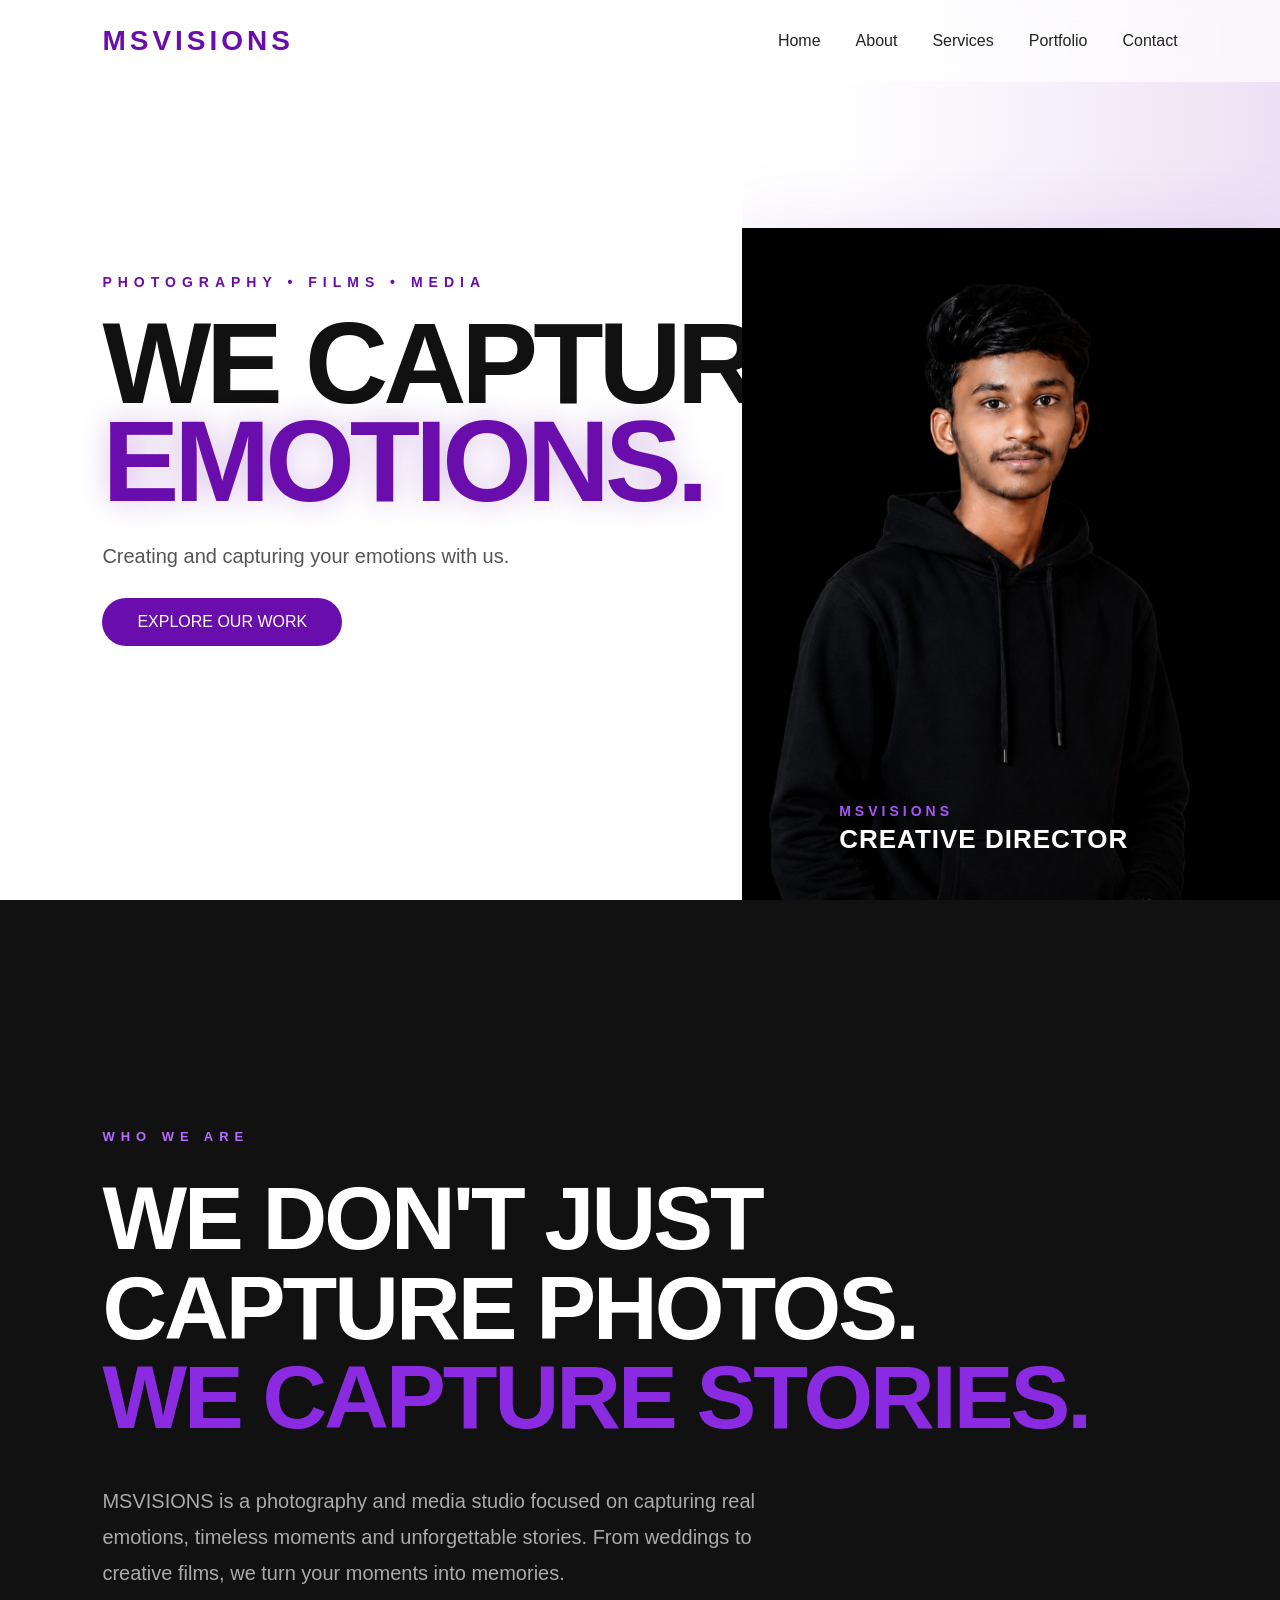
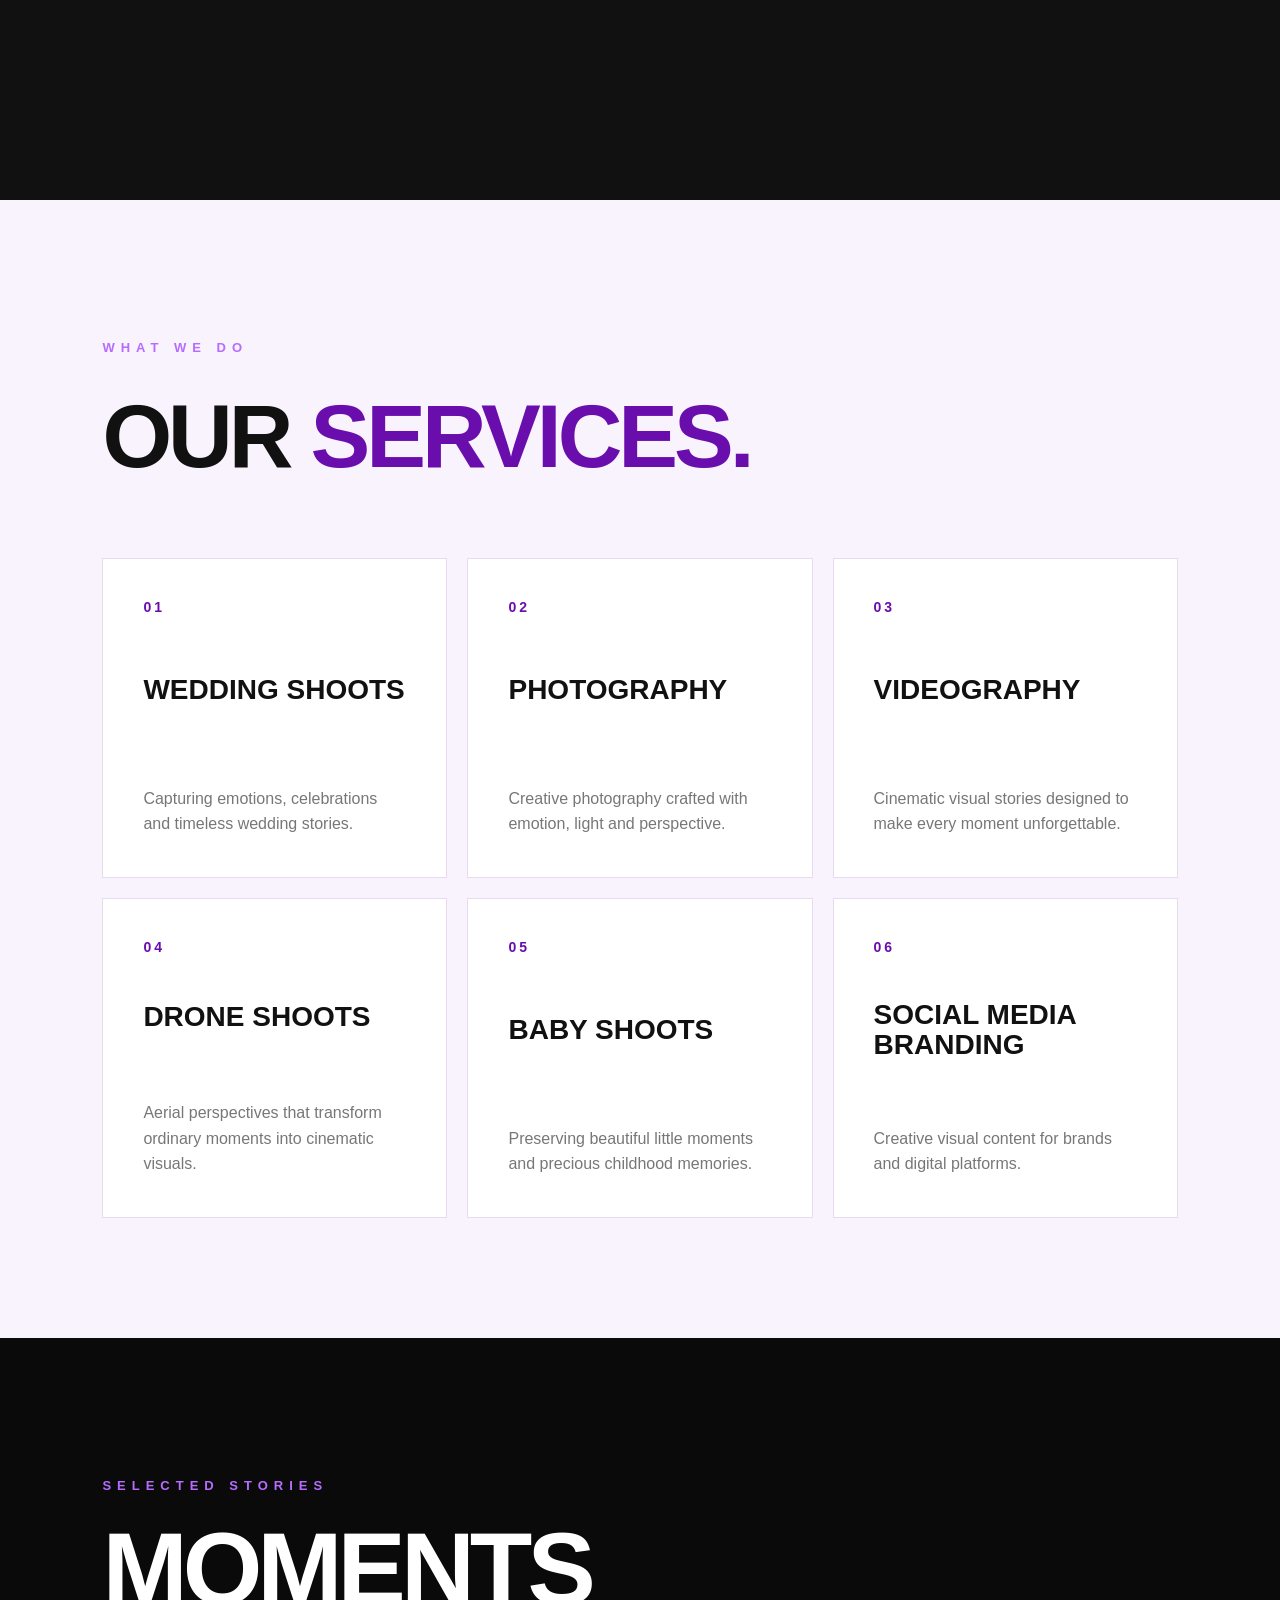
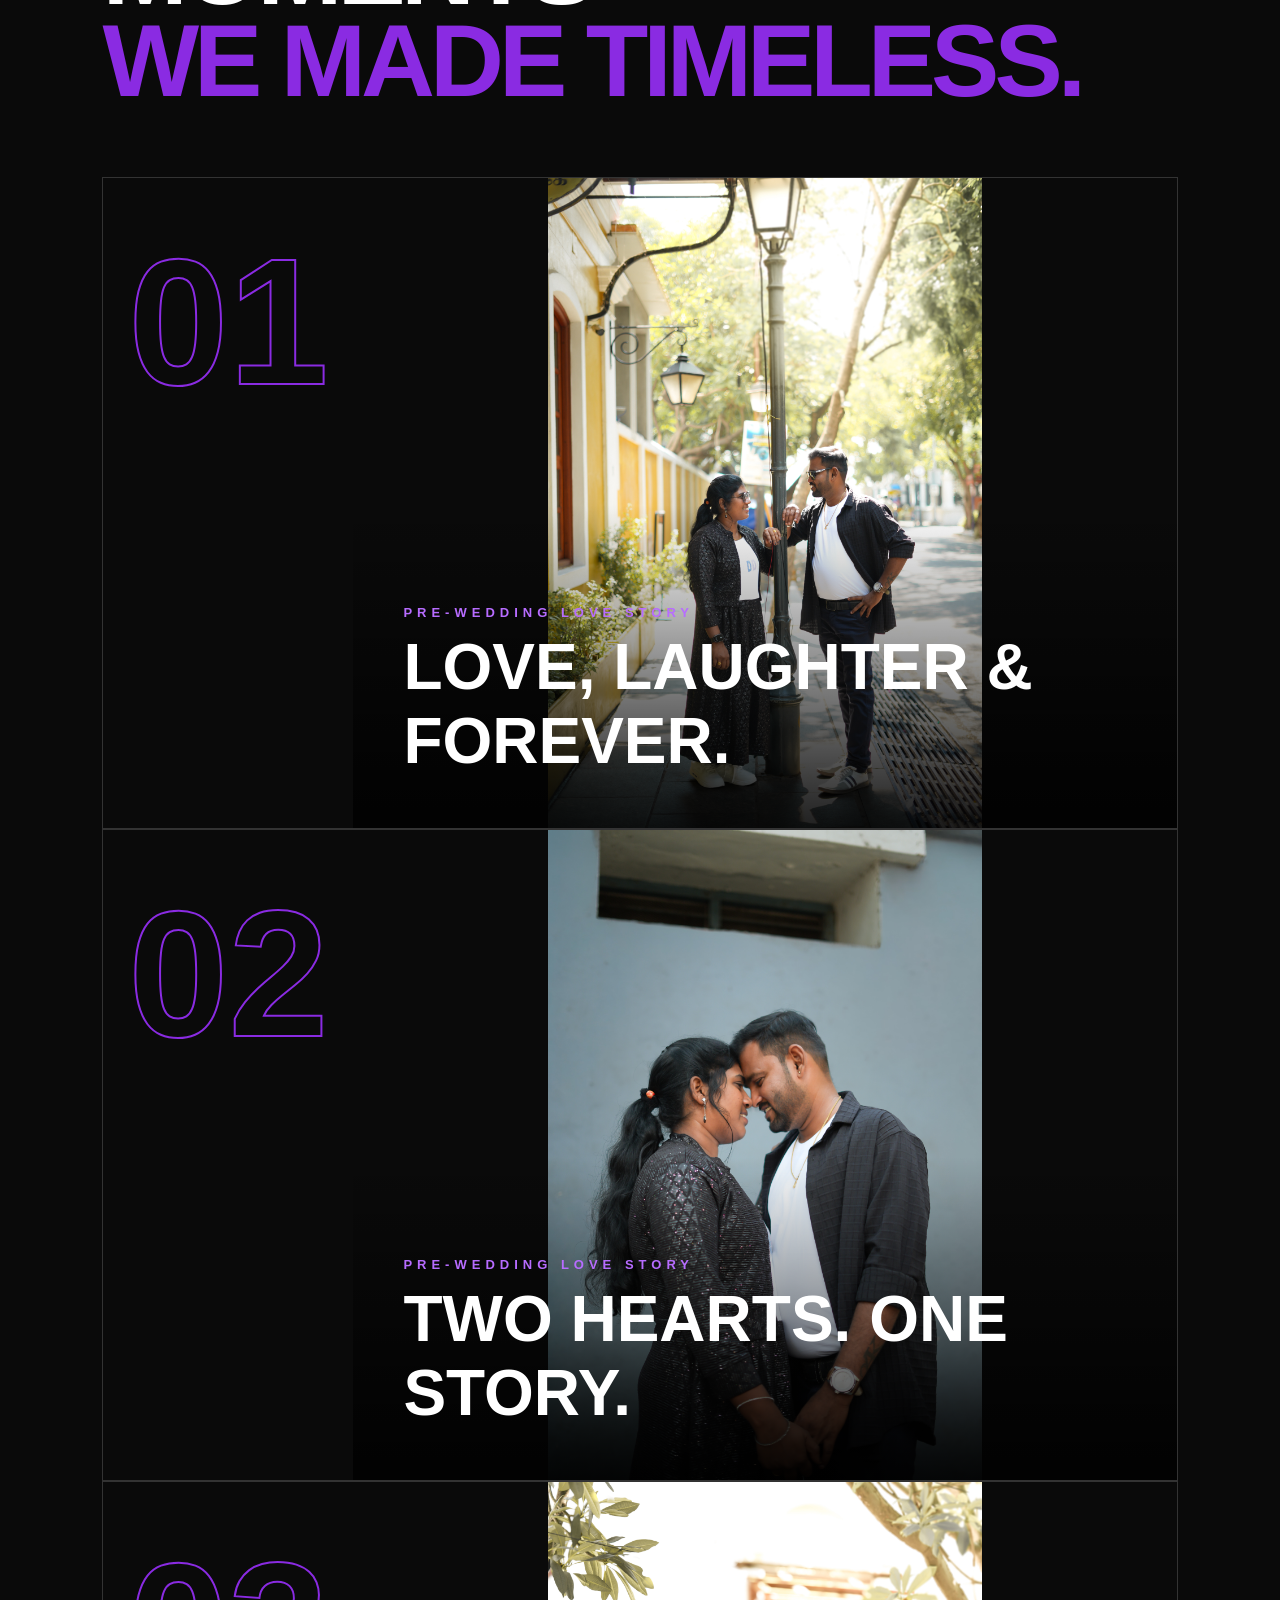
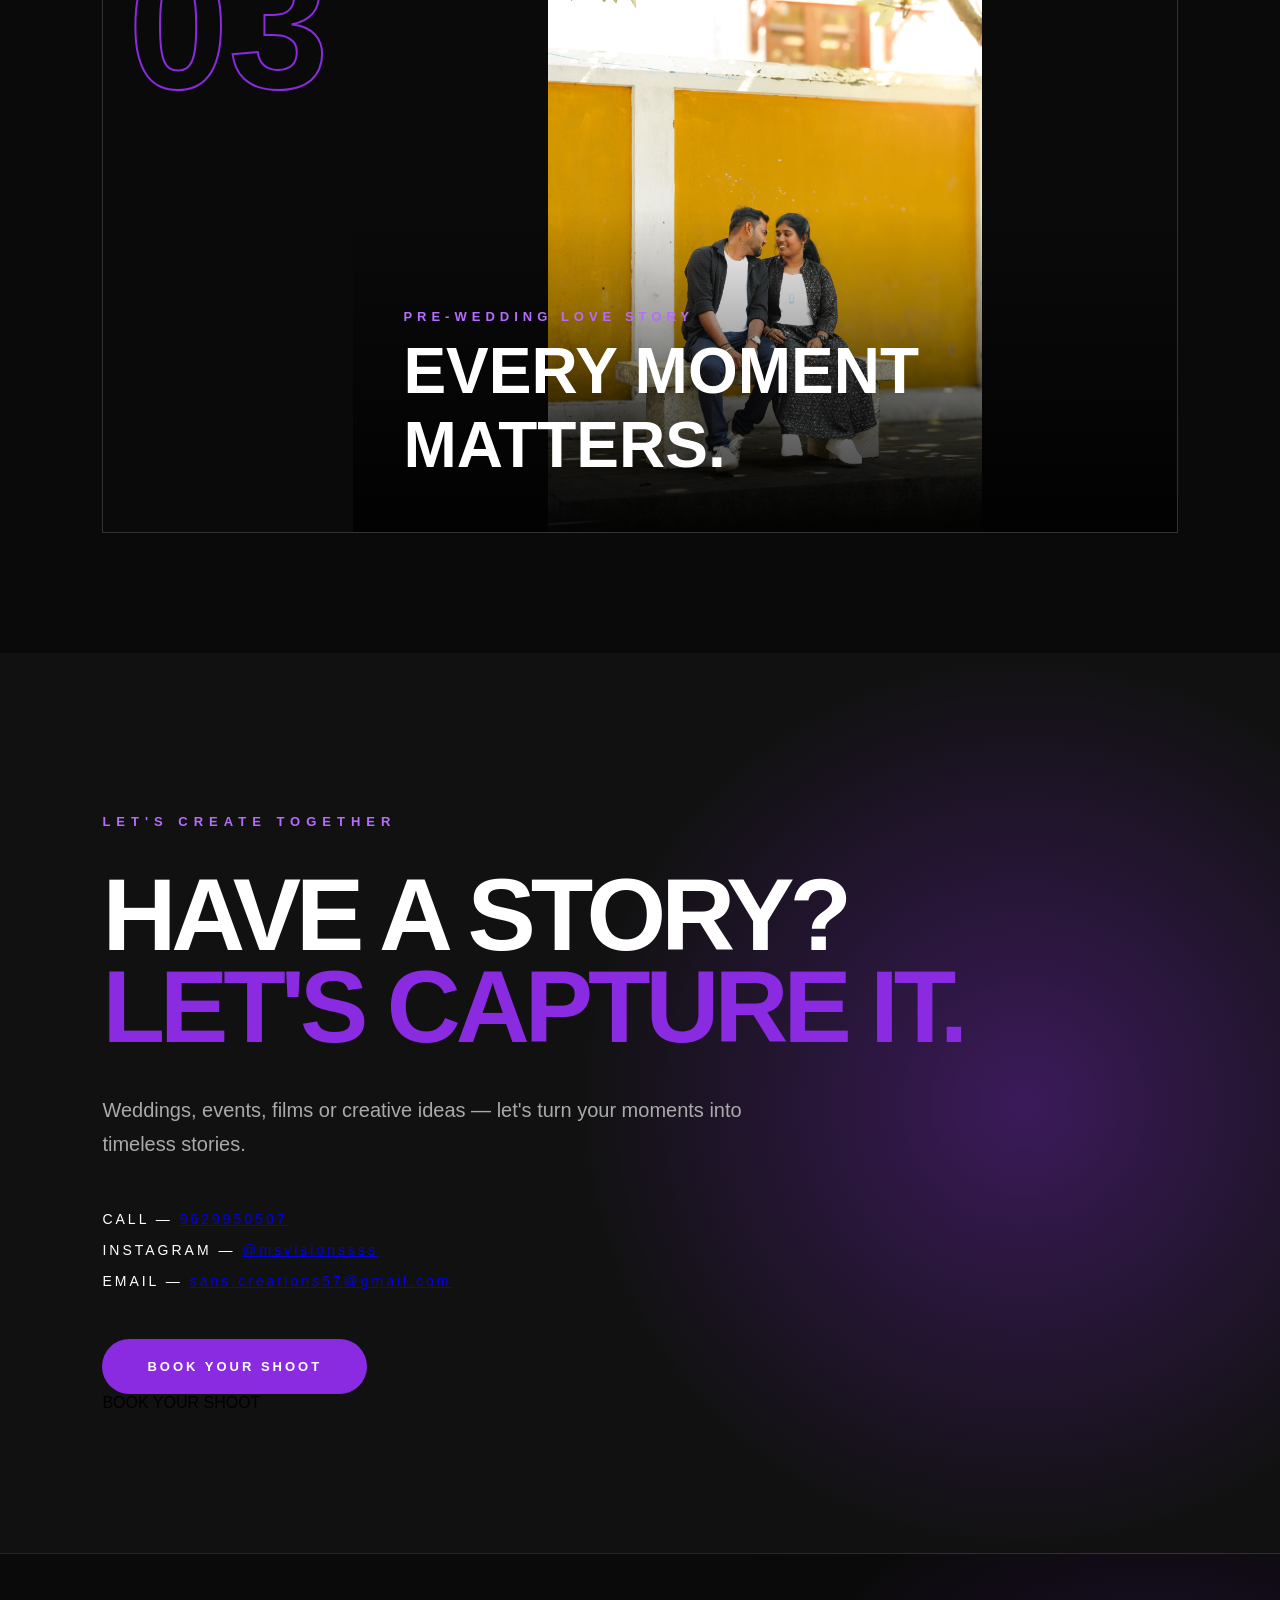
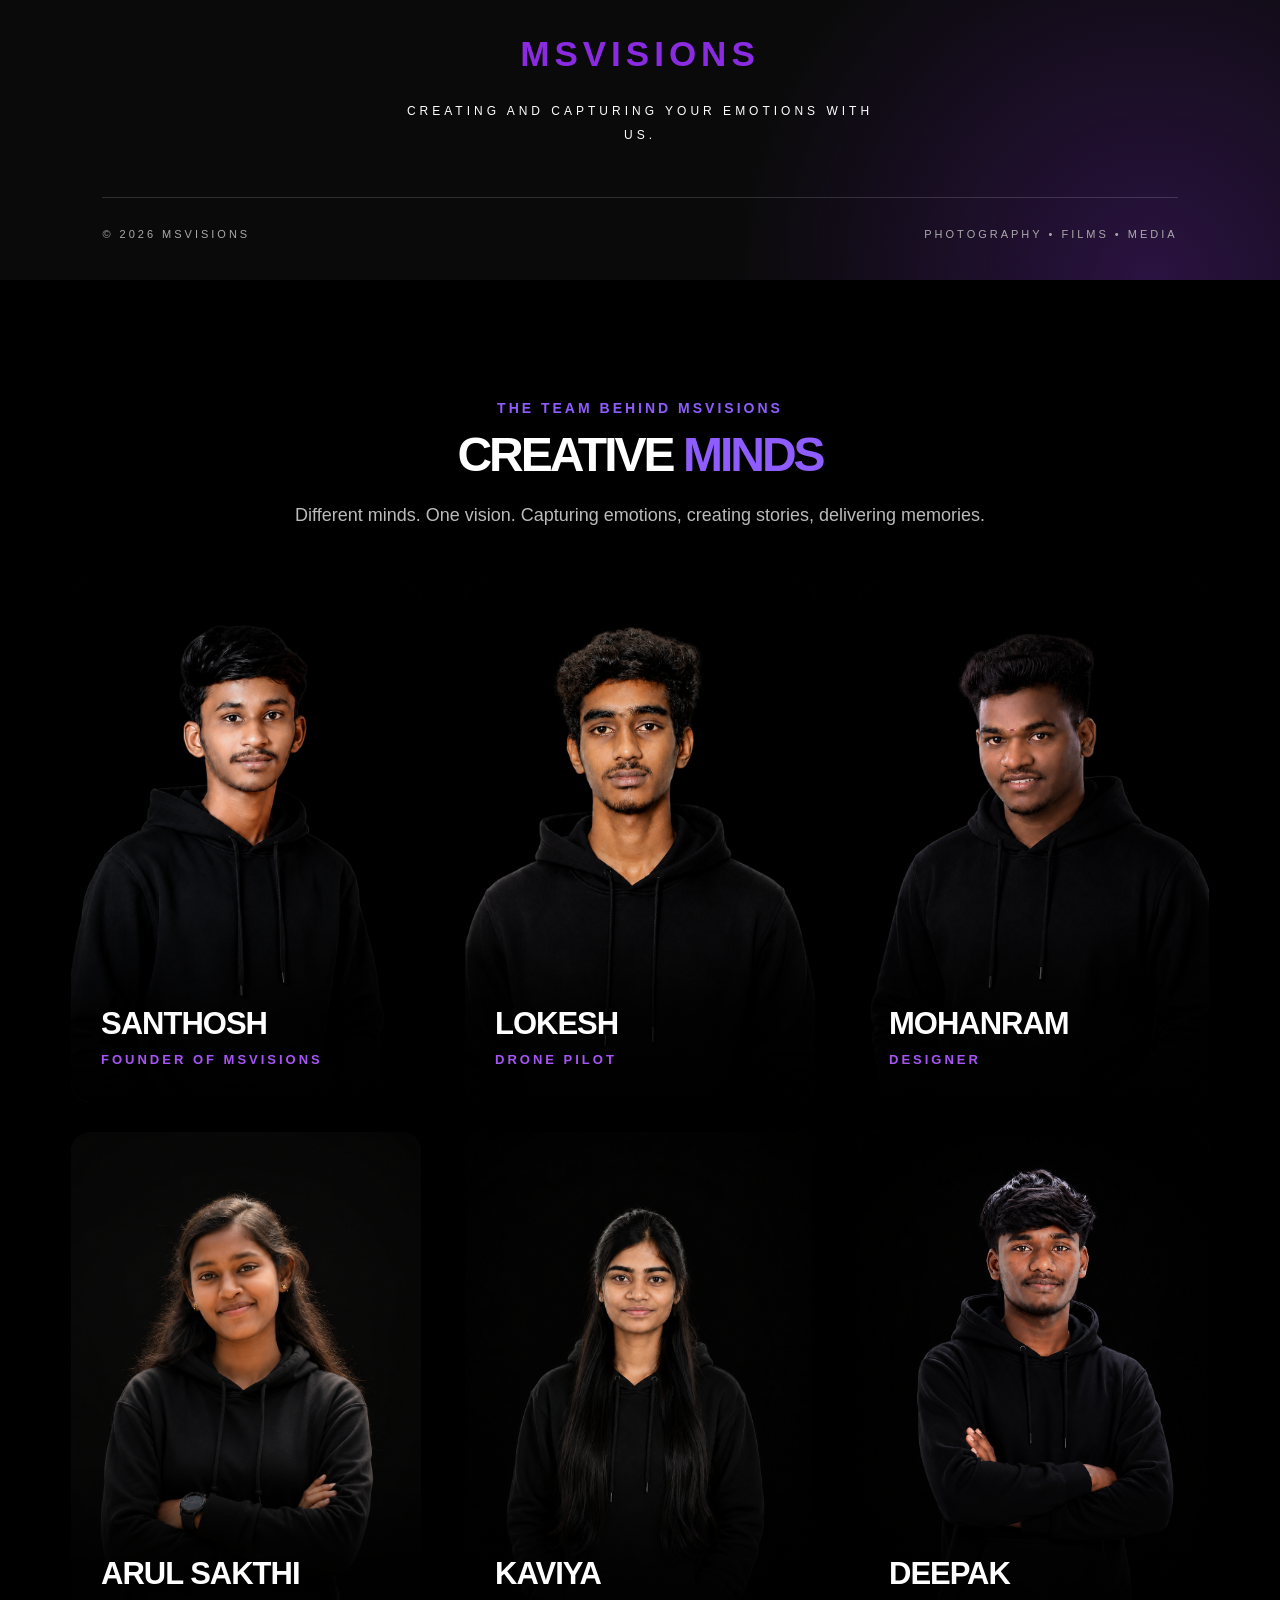
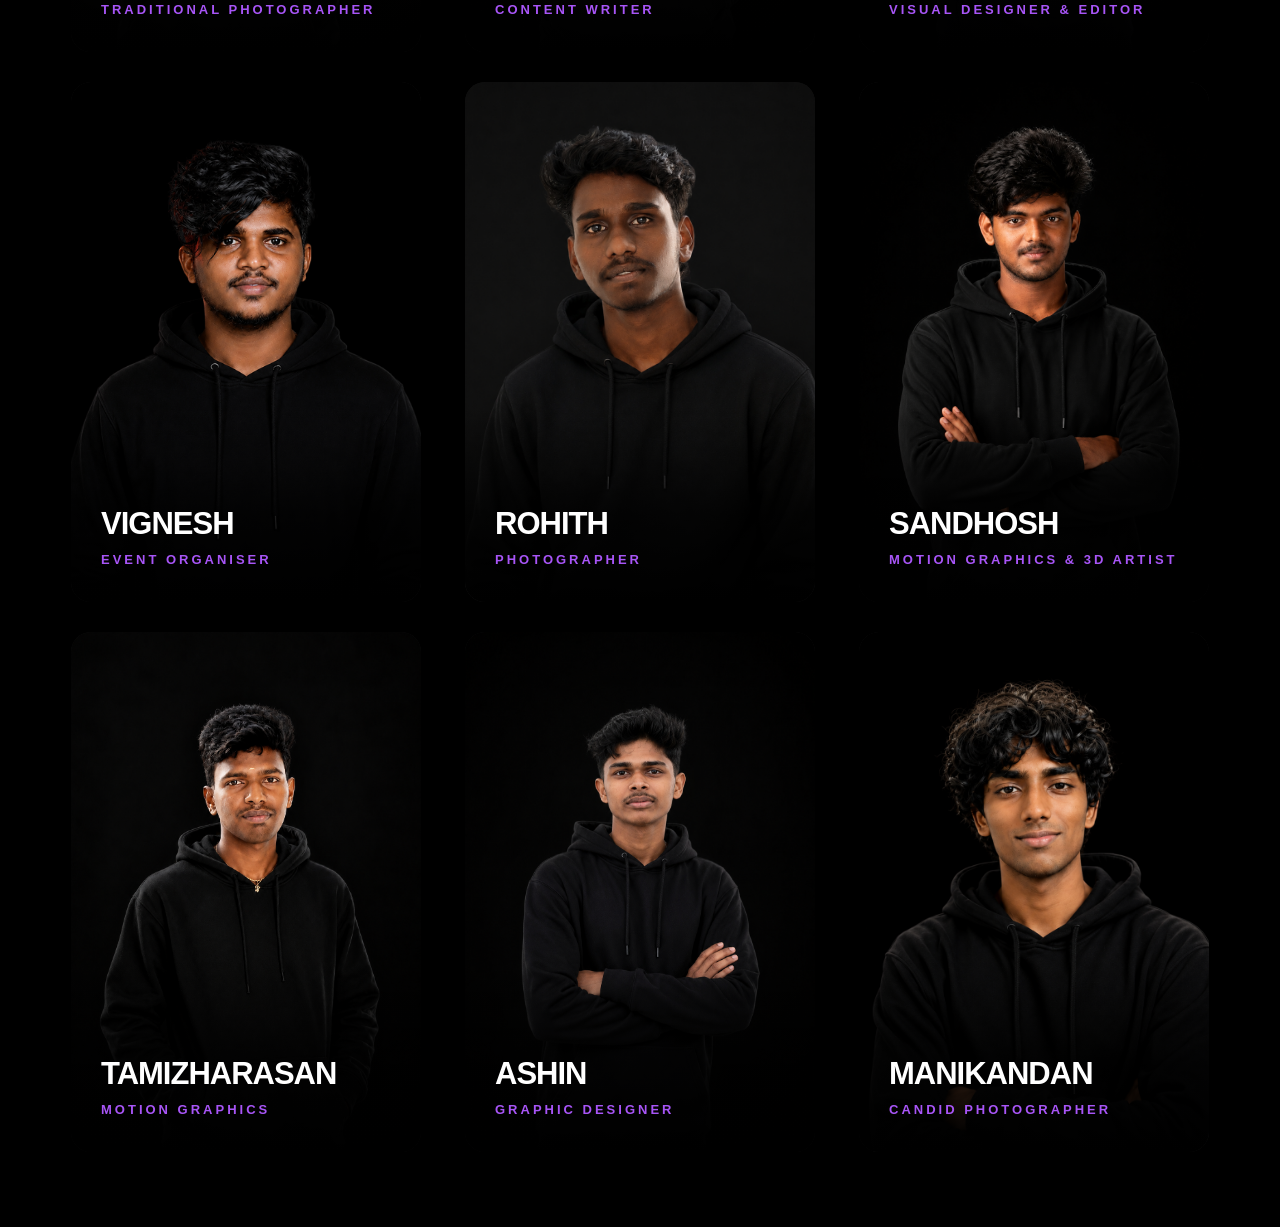
==== commit 87b29eb4: "Update index.html" ====
--- a/index.html
+++ b/index.html
@@ -315,16 +315,7 @@
                     </div>
                 </div>
 
-                <div class="team-card">
-                    <div class="team-image">
-                        <img src="./bavithra-team.jpg" alt="Pavithra">
-                    </div>
-                    <div class="team-info">
-                        <h3>PAVITHRA</h3>
-                        <p>SOCIAL MEDIA EXECUTIVE</p>
-                    </div>
-                </div>
-
+               
                 <div class="team-card">
                     <div class="team-image">
                         <img src="./arulsakthi-team.jpg" alt="Arul Sakthi">
